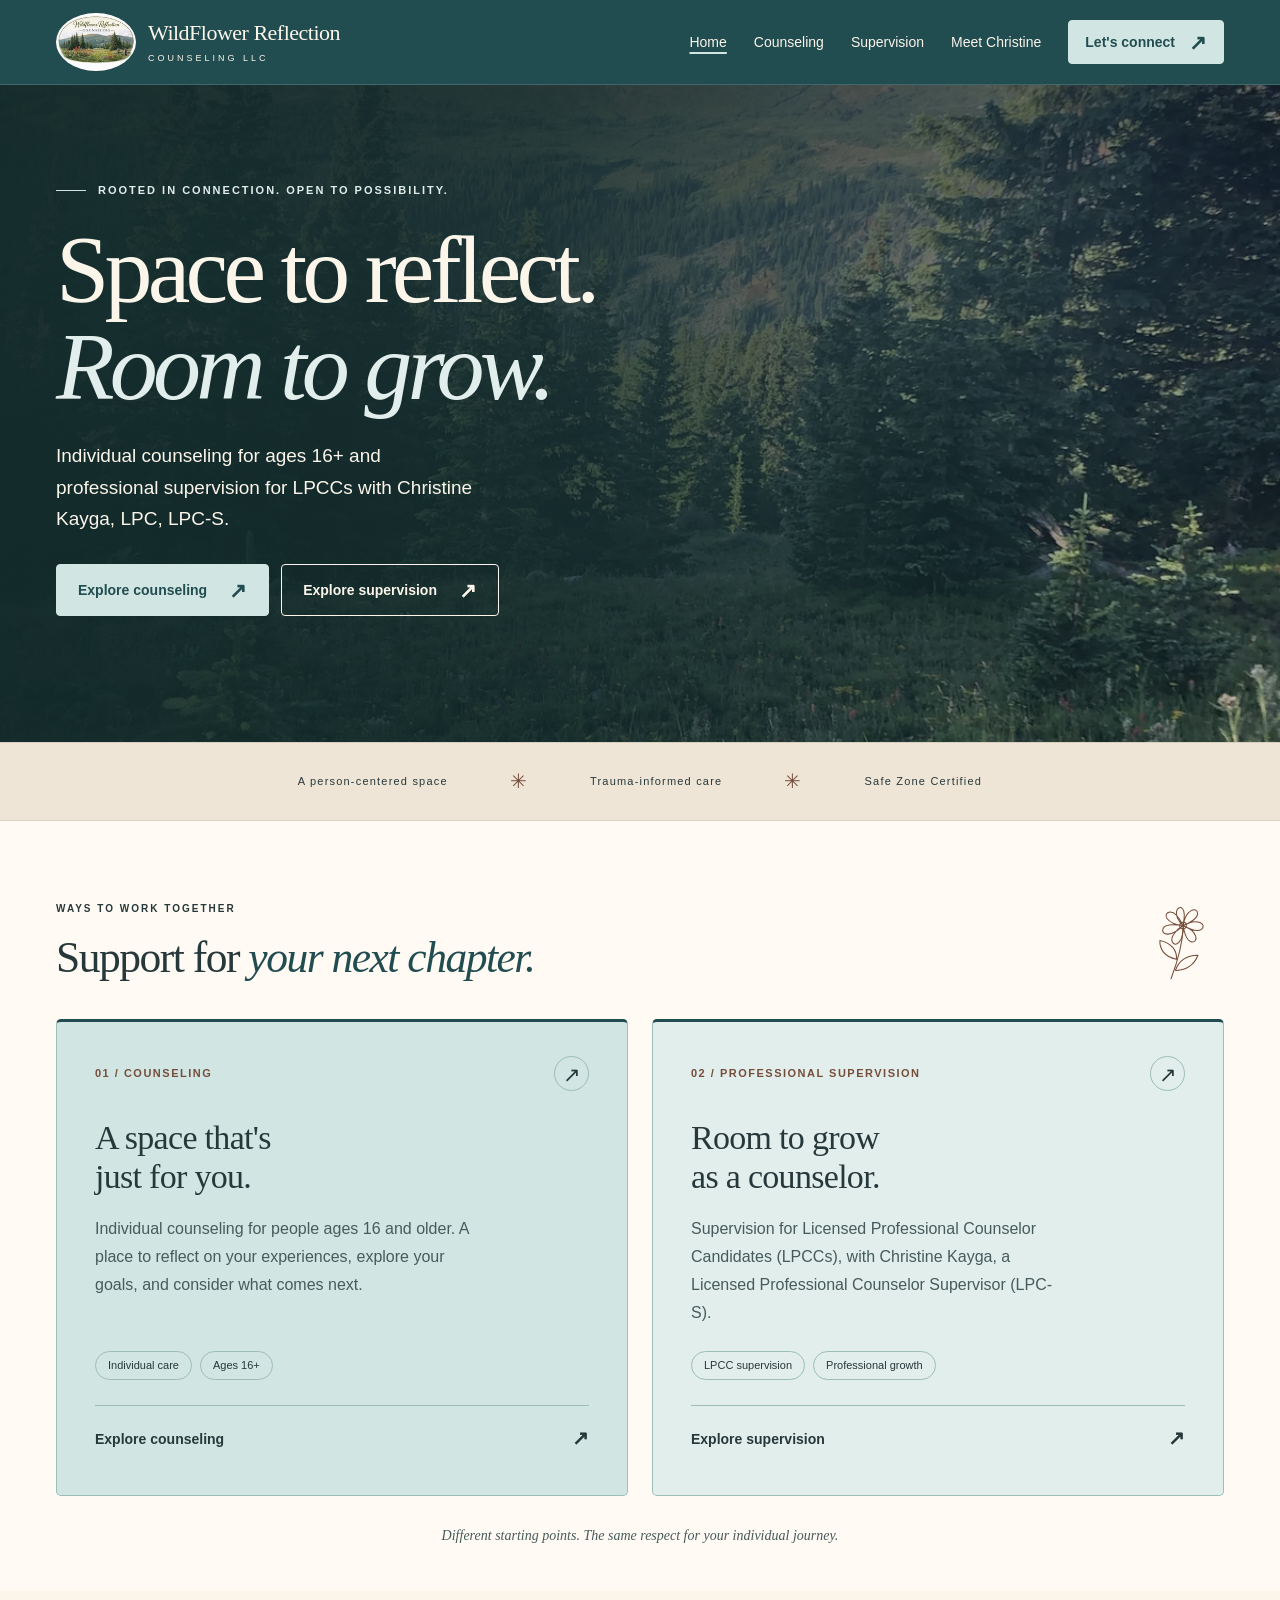
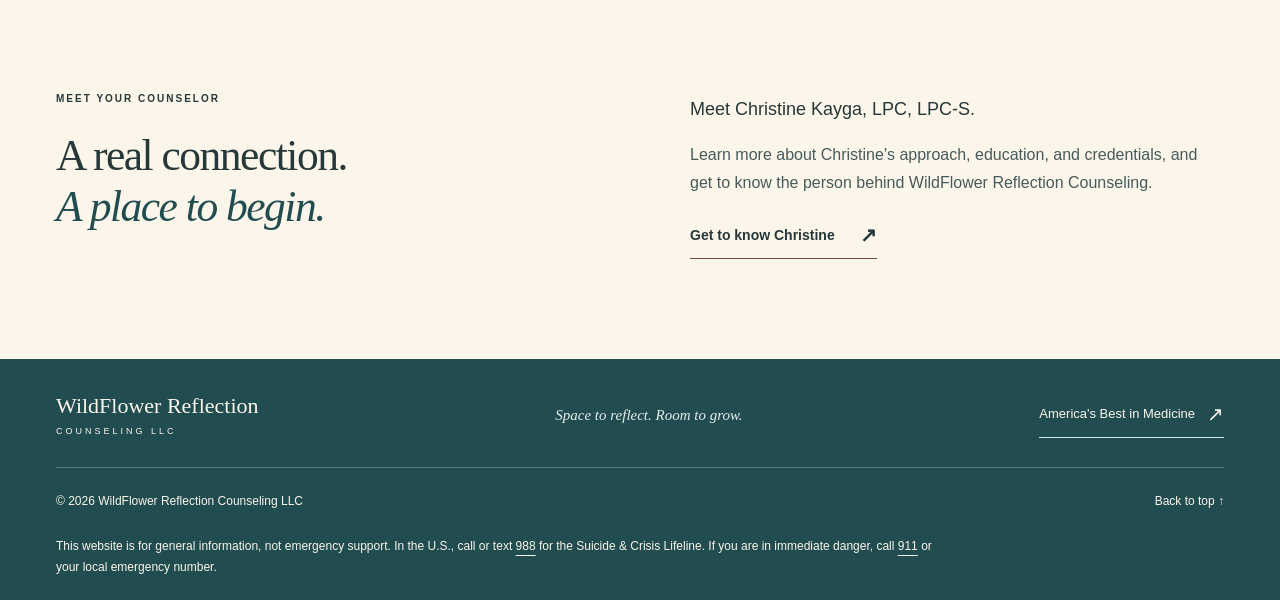
==== index.html @ 5a918723 "Switch WildFlower to Linen & Riverstone palette Co-authored-by: Copilot <223556219+Copilot@users.nor" ====
<!doctype html>
<html lang="en">
  <head>
    <meta charset="utf-8">
    <meta name="viewport" content="width=device-width, initial-scale=1">
    <meta name="theme-color" content="#214c50">
    <meta name="description" content="Meet Christine Kayga, LPC, LPC-S at WildFlower Reflection Counseling LLC. Individual counseling for ages 16+ and supervision for LPCCs.">
    <title>WildFlower Reflection Counseling | Christine Kayga, LPC, LPC-S</title>
    <link rel="icon" href="favicon.svg" type="image/svg+xml">
    <link rel="stylesheet" href="styles.css?v=linen-riverstone">
    <script src="script.js" defer></script>
  </head>
  <body>
    <a class="skip-link" href="#main">Skip to content</a>
    <svg class="svg-definitions" xmlns="http://www.w3.org/2000/svg" aria-hidden="true">
      <symbol id="wildflower" viewBox="0 0 100 130">
        <g fill="none" stroke="currentColor" stroke-width="1.6" stroke-linecap="round" stroke-linejoin="round">
          <path d="M49 123c4-26 7-51 2-79M51 92C31 92 22 81 20 69c18 0 29 9 31 23ZM53 109c17-3 27-16 29-30-18 4-27 14-29 30Z"/>
          <path d="M50 39C28 25 36 8 44 14c4 3 6 13 6 25Zm0 0c-1-26 15-33 18-23 2 7-8 17-18 23Zm0 0c20-17 36-9 29 0-5 6-16 4-29 0Zm0 0c25 4 29 21 18 22-8 0-14-12-18-22Zm0 0c7 24-5 37-11 28-5-7 3-20 11-28Zm0 0c-13 22-31 22-29 11 1-8 16-10 29-11Zm0 0c-27 3-35-12-24-16 7-2 17 7 24 16Z"/>
          <circle cx="50" cy="39" r="5"/>
        </g>
      </symbol>
    </svg>

    <header class="site-header">
      <div class="container header-inner">
        <a class="brand" href="index.html" aria-label="WildFlower Reflection Counseling home">
          <img src="image/wildflower-logo-160.webp" width="160" height="107" alt="Wildflower Reflection Counseling mountain and wildflower logo">
          <span class="brand-name">WildFlower Reflection<span>COUNSELING LLC</span></span>
        </a>
        <button class="menu-toggle" type="button" aria-expanded="false" aria-controls="primary-nav">Menu <span aria-hidden="true">☰</span></button>
        <nav class="primary-nav" id="primary-nav" aria-label="Main navigation">
          <a href="index.html" aria-current="page">Home</a>
          <a href="counseling.html">Counseling</a>
          <a href="supervision.html">Supervision</a>
          <a href="christine.html">Meet Christine</a>
          <a class="button button-small" href="connect.html">Let's connect <span aria-hidden="true">↗</span></a>
        </nav>
      </div>
    </header>

    <main id="main">
      <section class="hero container" id="home" aria-labelledby="hero-title">
        <div class="hero-copy">
          <p class="eyebrow"><span class="little-line"></span> ROOTED IN CONNECTION. OPEN TO POSSIBILITY.</p>
          <h1 id="hero-title">Space to reflect.<br><em>Room to grow.</em></h1>
          <p class="hero-description">Individual counseling for ages 16+ and professional supervision for LPCCs with Christine Kayga, LPC, LPC-S.</p>
          <div class="hero-actions">
            <a class="button" href="counseling.html">Explore counseling <span aria-hidden="true">↗</span></a>
            <a class="button button-outline" href="supervision.html">Explore supervision <span aria-hidden="true">↗</span></a>
          </div>
        </div>
        <div class="hero-visual">
          <div class="photo-frame" data-background-media>
            <img class="hero-photo" src="image/mountain-meadow-1200.webp" srcset="image/mountain-meadow-640.webp 640w, image/mountain-meadow-1200.webp 1200w" sizes="100vw" alt="" width="2000" height="1500" fetchpriority="high">
            <!-- Set data-src to approved footage; leave empty to keep the image without video requests. -->
            <video class="background-video" data-src="" muted loop playsinline preload="none" aria-hidden="true" tabindex="-1"></video>
            <button class="video-toggle" type="button" hidden>Play background video</button>
          </div>
          <p class="video-status sr-only" role="status"></p>
        </div>
      </section>

      <div class="values-strip">
        <div class="container values-inner"><span>A person-centered space</span><span class="value-star" aria-hidden="true">✳</span><span>Trauma-informed care</span><span class="value-star" aria-hidden="true">✳</span><span>Safe Zone Certified</span></div>
      </div>

      <section class="services-section" id="services" aria-labelledby="services-title">
        <div class="container">
          <div class="section-heading"><div><p class="eyebrow">WAYS TO WORK TOGETHER</p><h2 id="services-title">Support for <em>your next chapter.</em></h2></div><svg class="heading-flower" aria-hidden="true"><use href="#wildflower"/></svg></div>
          <div class="service-grid">
            <article class="service-card">
              <div class="card-top"><span class="card-number">01 / COUNSELING</span><span class="card-icon" aria-hidden="true">↗</span></div>
              <h3>A space that's<br>just for you.</h3>
              <p>Individual counseling for people ages 16 and older. A place to reflect on your experiences, explore your goals, and consider what comes next.</p>
              <div class="service-tags"><span>Individual care</span><span>Ages 16+</span></div>
              <a class="text-link" href="counseling.html">Explore counseling <span aria-hidden="true">↗</span></a>
            </article>
            <article class="service-card supervision-card">
              <div class="card-top"><span class="card-number">02 / PROFESSIONAL SUPERVISION</span><span class="card-icon" aria-hidden="true">↗</span></div>
              <h3>Room to grow<br>as a counselor.</h3>
              <p>Supervision for Licensed Professional Counselor Candidates (LPCCs), with Christine Kayga, a Licensed Professional Counselor Supervisor (LPC-S).</p>
              <div class="service-tags"><span>LPCC supervision</span><span>Professional growth</span></div>
              <a class="text-link" href="supervision.html">Explore supervision <span aria-hidden="true">↗</span></a>
            </article>
          </div>
          <p class="services-note">Different starting points. The same respect for your individual journey.</p>
        </div>
      </section>

      <section class="section container approach-section" aria-labelledby="welcome-title">
        <div class="section-intro">
          <p class="eyebrow">MEET YOUR COUNSELOR</p>
          <h2 id="welcome-title">A real connection.<br><em>A place to begin.</em></h2>
        </div>
        <div class="approach-copy">
          <p class="lead">Meet Christine Kayga, LPC, LPC-S.</p>
          <p>Learn more about Christine's approach, education, and credentials, and get to know the person behind WildFlower Reflection Counseling.</p>
          <a class="text-link" href="christine.html">Get to know Christine <span aria-hidden="true">↗</span></a>
        </div>
      </section>
    </main>

    <footer class="site-footer">
      <div class="container">
        <div class="footer-main"><a class="footer-brand" href="index.html">WildFlower Reflection<span>COUNSELING LLC</span></a><p>Space to reflect. Room to grow.</p><a class="text-link" href="https://americasbestinmedicine.com/providers/christinem-kayga" target="_blank" rel="noopener noreferrer">America's Best in Medicine <span aria-hidden="true">↗</span><span class="sr-only"> (opens in a new tab)</span></a></div>
        <div class="footer-bottom"><p>&copy; <span id="year">2026</span> WildFlower Reflection Counseling LLC</p><a href="#home">Back to top ↑</a></div>
        <p class="crisis-note">This website is for general information, not emergency support. In the U.S., call or text <a href="tel:988">988</a> for the Suicide &amp; Crisis Lifeline. If you are in immediate danger, call <a href="tel:911">911</a> or your local emergency number.</p>
      </div>
    </footer>
  </body>
</html>
---- styles.css ----
@charset "UTF-8";

:root {
  color-scheme: light;
  --cream: #fbf5ea;
  --oat-light: #fffaf3;
  --oat-deep: #eee5d7;
  --patina: #214c50;
  --patina-hover: #173a3e;
  --turquoise: #d1e6e3;
  --turquoise-light: #e2eeeb;
  --turquoise-line: #9cbdb8;
  --ink: #27383a;
  --muted: #465b5c;
  --clay: #754d3b;
  --line: #d8cfc0;
  --serif: Georgia, "Times New Roman", serif;
  --sans: "Avenir Next", Avenir, "Segoe UI", sans-serif;
}

* { box-sizing: border-box; }
html { scroll-behavior: smooth; scroll-padding-top: 106px; }
body { margin: 0; background: var(--cream); color: var(--ink); font-family: var(--sans); font-size: 16px; line-height: 1.75; -webkit-font-smoothing: antialiased; }
a { color: inherit; text-underline-offset: 5px; }
button { font: inherit; }
img { display: block; max-width: 100%; height: auto; }
svg { display: block; }
::selection { background: var(--turquoise); color: var(--ink); }
:focus-visible { outline: 3px solid var(--clay); outline-offset: 5px; }
.container { width: min(1200px, calc(100% - 112px)); margin-inline: auto; }
.svg-definitions { position: absolute; width: 0; height: 0; overflow: hidden; }
.sr-only { position: absolute; width: 1px; height: 1px; padding: 0; margin: -1px; overflow: hidden; clip-path: inset(50%); white-space: nowrap; border: 0; }
.skip-link { position: fixed; top: 12px; left: 12px; padding: 10px 20px; background: var(--ink); color: white; z-index: 20; transform: translateY(-160%); }
.skip-link:focus { transform: translateY(0); }
.site-header { position: sticky; top: 0; z-index: 10; background: var(--patina); color: var(--cream); border-bottom: 1px solid #ffffff26; }
.header-inner { display: flex; align-items: center; justify-content: space-between; gap: 30px; min-height: 84px; }
.brand { display: flex; align-items: center; gap: 12px; min-height: 44px; text-decoration: none; }
.brand img { width: 80px; height: 58px; object-fit: cover; border-radius: 50%; }
.brand-name { font-family: var(--serif); font-size: 22px; line-height: 1.2; letter-spacing: -.5px; }
.brand-name > span, .footer-brand > span { display: block; font-family: var(--sans); font-size: 9px; font-weight: 500; letter-spacing: 3px; margin-top: 7px; }
.primary-nav { display: flex; align-items: center; gap: 27px; font-size: 14px; font-weight: 500; }
.primary-nav > a:not(.button) { display: inline-flex; align-items: center; min-height: 44px; text-decoration: none; }
.primary-nav > a:not(.button):hover { text-decoration: underline; }
.primary-nav > a[aria-current="page"]:not(.button) { text-decoration: underline; text-decoration-color: var(--turquoise); text-decoration-thickness: 2px; }
.primary-nav > .button[aria-current="page"] { box-shadow: inset 0 0 0 2px var(--patina), inset 0 0 0 3px var(--turquoise); }
.menu-toggle { display: none; }
.button { display: inline-flex; align-items: center; justify-content: center; gap: 22px; min-height: 52px; padding: 12px 21px; background: var(--patina); color: var(--cream); border: 1px solid var(--patina); border-radius: 4px; font-size: 14px; font-weight: 600; text-decoration: none; transition: background .2s, color .2s; }
.button:hover { background: var(--patina-hover); }
.button > span[aria-hidden] { font-size: 21px; line-height: 1; }
.button-small { min-height: 44px; padding: 8px 16px; gap: 14px; }
.site-header .button, .hero .button { background: var(--turquoise); border-color: var(--turquoise); color: var(--patina); }
.site-header .button:hover, .hero .button:hover { background: var(--turquoise-light); }
.site-header :focus-visible, .hero :focus-visible, .site-footer :focus-visible { outline-color: var(--oat-light); }
.hero { position: relative; isolation: isolate; display: grid; align-items: center; width: 100%; min-height: clamp(530px, 73svh, 780px); background: var(--patina); color: var(--cream); }
.hero-copy { position: relative; width: min(1200px, calc(100% - 112px)); margin-inline: auto; padding-block: 76px 105px; pointer-events: none; }
.hero-copy :is(h1, p, a) { pointer-events: auto; }
.hero-actions { display: flex; flex-wrap: wrap; gap: 12px; }
.hero .button-outline { background: transparent; color: var(--cream); border-color: var(--cream); }
.hero .button-outline:hover { background: var(--cream); color: var(--patina); }
.eyebrow { font-size: 10px; font-weight: 600; letter-spacing: 2px; line-height: 1.6; margin: 0 0 23px; }
.hero .eyebrow { display: flex; gap: 12px; align-items: center; color: var(--turquoise-light); font-size: 11px; letter-spacing: 2px; }
.little-line { width: 30px; height: 1px; background: var(--turquoise); flex-shrink: 0; }
h1, h2, h3, p { margin-top: 0; }
h1, h2, h3 { font-family: var(--serif); font-weight: 400; }
h1 { font-size: clamp(54px, 7.5vw, 108px); line-height: 1.01; letter-spacing: -.05em; margin-bottom: 24px; }
h1 em, h2 em { font-weight: 400; color: var(--patina); }
.hero h1 em { color: var(--turquoise-light); }
.hero-description { max-width: 40ch; color: var(--cream); font-size: clamp(16px, 1.5vw, 19px); line-height: 1.65; margin-bottom: 30px; }
.hero-visual { position: absolute; z-index: -1; inset: 0; pointer-events: none; }
.photo-frame { position: absolute; inset: 0; overflow: hidden; }
.photo-frame::after { content: ""; position: absolute; inset: 0; background: linear-gradient(90deg, #132b2af5, #132b2acd 43%, #132b2a33 100%); pointer-events: none; }
.hero-photo { width: 100%; height: 100%; object-fit: cover; object-position: center 38%; }
.background-video { position: absolute; inset: 0; width: 100%; height: 100%; object-fit: cover; opacity: 0; pointer-events: none; }
.has-video .background-video { opacity: 1; }
.video-toggle { position: absolute; z-index: 2; bottom: 36px; right: clamp(20px, 4vw, 56px); min-height: 44px; width: max-content; max-width: calc(100% - 40px); padding: 9px 16px; border: 1px solid #ffffff80; border-radius: 4px; background: var(--patina); color: white; font-size: 12px; cursor: pointer; pointer-events: auto; }
.video-toggle:hover { background: var(--patina-hover); }
.video-toggle[hidden] { display: none; }
.video-status:not(.sr-only) { position: absolute; z-index: 2; right: clamp(20px, 4vw, 56px); bottom: 88px; max-width: min(32ch, calc(100% - 40px)); padding: 8px 12px; border-radius: 4px; background: var(--patina); color: var(--cream); font-size: 12px; line-height: 1.5; margin: 0; }
.hero:has(.video-toggle:not([hidden])) .hero-copy { padding-bottom: 176px; }
.page-hero { min-height: clamp(410px, 57svh, 610px); }
.page-hero h1 { font-size: clamp(48px, 6vw, 86px); }
.credential-line { color: var(--turquoise-light); font-weight: 600; font-size: 15px; margin-bottom: 10px; }
.approach-grid { display: grid; grid-template-columns: repeat(3, minmax(0, 1fr)); gap: 20px; }
.approach-grid .service-card { padding: 28px; }
.approach-grid h3 { font-size: 27px; margin-top: 25px; }
.section-description { max-width: 600px; font-size: 14px; color: var(--muted); margin-bottom: 28px; }
.approach-details, .inquiry-section { padding-bottom: 65px; }
.page-links { display: flex; flex-wrap: wrap; gap: 20px; }
.profile-actions { display: flex; flex-direction: column; align-items: stretch; gap: 12px; margin-top: auto; }
.inquiry-section h3 { margin-top: 25px; }
.inquiry-note { max-width: 800px; margin: 28px 0 0; font-size: 13px; color: var(--muted); }
.values-strip { background: var(--oat-deep); border-block: 1px solid var(--line); }
.values-inner { display: flex; justify-content: center; align-items: center; gap: 62px; padding-block: 21px; font-size: 11px; letter-spacing: 1.2px; }
.value-star { color: var(--clay); font-size: 20px; }
.section { padding-block: 100px; }
h2 { font-size: clamp(35px, 3.4vw, 47px); line-height: 1.18; letter-spacing: -1.5px; margin-bottom: 22px; }
.approach-section { display: grid; grid-template-columns: 1fr 1fr; gap: 100px; align-items: start; }
.approach-section h2 { margin-bottom: 0; }
.approach-copy { padding-top: 4px; }
.approach-copy p { font-size: 16px; color: var(--muted); }
.approach-copy .lead { font-size: 18px; line-height: 1.65; color: var(--ink); margin-bottom: 16px; }
.text-link { display: inline-flex; justify-content: space-between; align-items: center; gap: 25px; min-height: 44px; font-size: 14px; font-weight: 600; text-decoration: none; border-bottom: 1px solid var(--clay); padding-block: 5px; }
.text-link:hover { border-bottom-color: var(--ink); }
.text-link > span[aria-hidden] { font-size: 20px; }
.services-section { padding-block: 77px 42px; background: var(--oat-light); }
.section-heading { display: flex; justify-content: space-between; gap: 20px; align-items: center; margin-bottom: 33px; }
.section-heading .eyebrow { margin-bottom: 15px; }
.section-heading h2 { margin-bottom: 0; }
.heading-flower { width: 65px; height: 88px; transform: rotate(12deg); margin-right: 12px; color: var(--clay); }
.service-grid { display: grid; grid-template-columns: 1fr 1fr; gap: 24px; }
.service-card { display: flex; flex-direction: column; padding: 34px 38px; background: var(--turquoise); border: 1px solid var(--turquoise-line); border-top: 3px solid var(--patina); border-radius: 5px; }
.supervision-card { background: var(--turquoise-light); }
.card-top { display: flex; align-items: center; justify-content: space-between; margin-bottom: 27px; gap: 10px; }
.card-number { font-size: 11px; letter-spacing: 1.5px; font-weight: 650; color: var(--clay); }
.card-icon { width: 35px; height: 35px; border: 1px solid var(--turquoise-line); border-radius: 50%; display: grid; place-items: center; font-size: 21px; }
.service-card h3 { font-size: 34px; letter-spacing: -.7px; line-height: 1.15; margin-bottom: 19px; }
.service-card p { color: var(--muted); font-size: 16px; max-width: 42ch; margin-bottom: 24px; }
.approach-grid .service-card p { margin-bottom: 0; }
.service-tags { display: flex; flex-wrap: wrap; gap: 8px; margin-top: auto; margin-bottom: 25px; }
.service-tags > span { border: 1px solid var(--turquoise-line); border-radius: 20px; font-size: 11px; padding: 4px 12px; }
.service-card .text-link { display: flex; padding-top: 15px; border-bottom: 0; border-top: 1px solid var(--turquoise-line); }
.services-note { text-align: center; font-family: var(--serif); font-size: 14px; font-style: italic; margin: 28px 0 0; color: var(--muted); }
.about-section { display: grid; grid-template-columns: 1fr 1fr; gap: 85px; align-items: center; }
.about-art { padding: 22px; border: 1px solid var(--turquoise-line); border-radius: 5px; background: var(--turquoise); }
.logo-mat { display: flex; align-items: center; background: #fff; border-radius: 3px; overflow: hidden; }
.logo-mat img { width: 100%; }
.about-caption { text-align: center; margin-top: 25px; }
.about-caption .eyebrow { display: block; margin-bottom: 6px; font-size: 9px; }
.about-caption > span:last-child { font-family: var(--serif); font-style: italic; font-size: 14px; }
.about-copy .eyebrow { margin-bottom: 16px; }
.about-copy h2 { margin-bottom: 10px; }
.about-copy p { font-size: 16px; color: var(--muted); }
.about-copy .bio-note { font-family: var(--serif); font-size: 16px; font-style: italic; border-left: 2px solid var(--clay); padding-left: 15px; margin-block: 24px; }
.education { border-top: 1px solid var(--line); padding-top: 21px; }
.education h3 { font-family: var(--sans); font-size: 10px; letter-spacing: 1.2px; text-transform: uppercase; margin-bottom: 12px; }
.education ul { list-style: none; padding: 0; margin: 0; }
.education li { font-size: 15px; line-height: 1.7; margin-top: 10px; }
.education strong { font-weight: 500; display: block; }
.education li span { color: var(--muted); font-size: 14px; }
.faq-section { background: var(--oat-light); padding-block: 72px; }
.faq-layout { display: grid; grid-template-columns: .85fr 1.15fr; gap: 90px; }
.faq-layout > div > p:last-child { color: var(--muted); font-size: 13px; }
.faq-list { border-top: 1px solid var(--line); }
details { border-bottom: 1px solid var(--line); }
summary { display: flex; align-items: center; justify-content: space-between; gap: 16px; list-style: none; cursor: pointer; font-size: 16px; font-weight: 600; padding: 18px 0; }
summary::-webkit-details-marker { display: none; }
summary span { font-size: 22px; font-weight: 300; transition: transform .2s; }
details[open] summary span { transform: rotate(45deg); }
details p { color: var(--muted); font-size: 16px; padding-right: 28px; margin-bottom: 22px; }
.button-outline { background: transparent; color: var(--patina); }
.button-outline:hover { background: var(--oat-light); }
.site-footer { background: var(--patina); color: var(--cream); padding-block: 33px 22px; }
.footer-main { display: flex; align-items: center; justify-content: space-between; gap: 25px; padding-bottom: 29px; }
.footer-brand { font-family: var(--serif); font-size: 22px; line-height: 1.2; text-decoration: none; }
.footer-main p { font-family: var(--serif); font-style: italic; font-size: 15px; color: var(--turquoise-light); margin: 0; }
.footer-main .text-link { font-size: 13px; gap: 12px; font-weight: 400; border-color: var(--turquoise); }
.footer-bottom { display: flex; align-items: center; justify-content: space-between; border-top: 1px solid #ffffff40; padding-top: 12px; font-size: 12px; color: var(--cream); gap: 15px; }
.footer-bottom p { margin: 0; }
.footer-bottom a { display: inline-flex; align-items: center; min-height: 44px; text-decoration: none; }
.crisis-note { font-size: 12px; color: var(--cream); margin: 12px 0 0; max-width: 890px; }

@media (max-width: 1100px) {
  .container:not(.hero), .hero-copy { width: calc(100% - 64px); }
  .brand-name { font-size: 19px; }
  .brand img { width: 62px; height: 46px; }
  .primary-nav { gap: 19px; font-size: 12px; }
  .values-inner { gap: 35px; }
  .approach-section, .about-section, .faq-layout { gap: 50px; }
  .service-card { padding: 29px; }
}
@media (max-width: 800px) {
  html { scroll-padding-top: 84px; }
  html:not(.js) { scroll-padding-top: 20px; }
  html:not(.js) .site-header { position: static; }
  .header-inner { flex-wrap: wrap; padding-block: 10px; gap: 9px; min-height: 72px; }
  .brand-name { font-size: 20px; }
  .brand img { width: 67px; height: 49px; }
  .primary-nav { width: 100%; justify-content: space-between; gap: 16px; }
  .js .menu-toggle { display: flex; align-items: center; gap: 8px; min-height: 44px; background: transparent; border: 1px solid #ffffff65; padding: 6px 12px; border-radius: 3px; font-size: 13px; color: inherit; }
  .js .primary-nav { display: none; }
  .js .primary-nav.is-open { display: flex; max-height: max(75px, calc(100dvh - 100px)); overflow: auto; padding: 8px 6px; }
  .hero-copy { padding-block: 74px 88px; }
  .photo-frame::after { background: linear-gradient(90deg, #132b2af0, #132b2acb 65%, #132b2a75); }
  .approach-grid { grid-template-columns: 1fr; }
  .approach-grid .service-card p { max-width: none; font-size: 14px; }
  .values-inner { gap: 22px; font-size: 9px; letter-spacing: .5px; }
  .section { padding-block: 65px; }
  .approach-section, .about-section, .faq-layout { gap: 32px; }
  .service-card { padding: 24px; }
  .service-card h3 { font-size: 30px; }
  .card-number { letter-spacing: 1px; }
  .about-art { padding-inline: 15px; }
  .footer-main { flex-wrap: wrap; }
}
@media (max-width: 600px) {
  .container:not(.hero), .hero-copy { width: calc(100% - 40px); }
  .brand { gap: 8px; }
  .brand-name { font-size: 17px; }
  .brand-name > span { font-size: 8px; letter-spacing: 2px; }
  .brand img { width: 48px; height: 38px; }
  .header-inner { gap: 12px; }
  .js .menu-toggle { padding: 5px 9px; }
  .primary-nav, .js .primary-nav.is-open { flex-direction: column; align-items: stretch; gap: 0; }
  .primary-nav > a { padding: 12px; justify-content: center; text-align: center; }
  .primary-nav .button { margin-top: 8px; }
  .hero { min-height: 0; }
  .hero-copy { padding-block: 64px 60px; }
  .hero .eyebrow { font-size: 10px; letter-spacing: 1.2px; margin-bottom: 18px; }
  .hero h1 { font-size: clamp(44px, 11vw, 66px); }
  .hero-actions { flex-direction: column; align-items: stretch; max-width: 335px; }
  .hero-actions .button { justify-content: space-between; }
  .hero-photo { object-position: 59% 38%; }
  .photo-frame::after { background: linear-gradient(130deg, #132b2aef, #132b2aba 65%, #132b2a99); }
  .values-inner { flex-wrap: wrap; column-gap: 13px; row-gap: 4px; padding-block: 16px; font-size: 9px; }
  .value-star { font-size: 14px; }
  .values-inner > .value-star:nth-of-type(4) { display: none; }
  .values-inner > span:last-child { flex-basis: 100%; text-align: center; }
  .section { padding-block: 56px; }
  .approach-section, .about-section, .faq-layout { grid-template-columns: 1fr; gap: 28px; }
  h2 { font-size: 36px; }
  .eyebrow { margin-bottom: 16px; }
  .approach-copy .lead { font-size: 17px; }
  .services-section { padding-block: 50px 27px; }
  .section-heading { gap: 5px; }
  .section-heading h2 { font-size: 34px; }
  .heading-flower { width: 50px; height: 70px; flex-shrink: 0; margin-right: 0; }
  .service-grid { grid-template-columns: 1fr; gap: 16px; }
  .service-card { padding: 27px; }
  .service-card h3 { font-size: 34px; }
  .services-note { font-size: 12px; }
  .about-art { max-width: 390px; margin-inline: auto; width: 100%; padding: 28px 20px 22px; }
  .about-copy { padding-top: 10px; }
  .faq-layout { gap: 20px; }
  .faq-layout h2 br { display: none; }
  .faq-layout > div > p:last-child br { display: none; }
  .footer-main { flex-direction: column; align-items: flex-start; gap: 20px; }
  .footer-bottom { align-items: center; }
  .footer-bottom a { white-space: nowrap; }
}
@media (max-width: 359px) {
  .brand-name { font-size: 15px; }
  .brand img { width: 40px; }
  .hero .eyebrow { letter-spacing: .5px; }
}
@media (prefers-reduced-motion: reduce) {
  html { scroll-behavior: auto; }
  *, *::before, *::after { transition: none !important; }
}
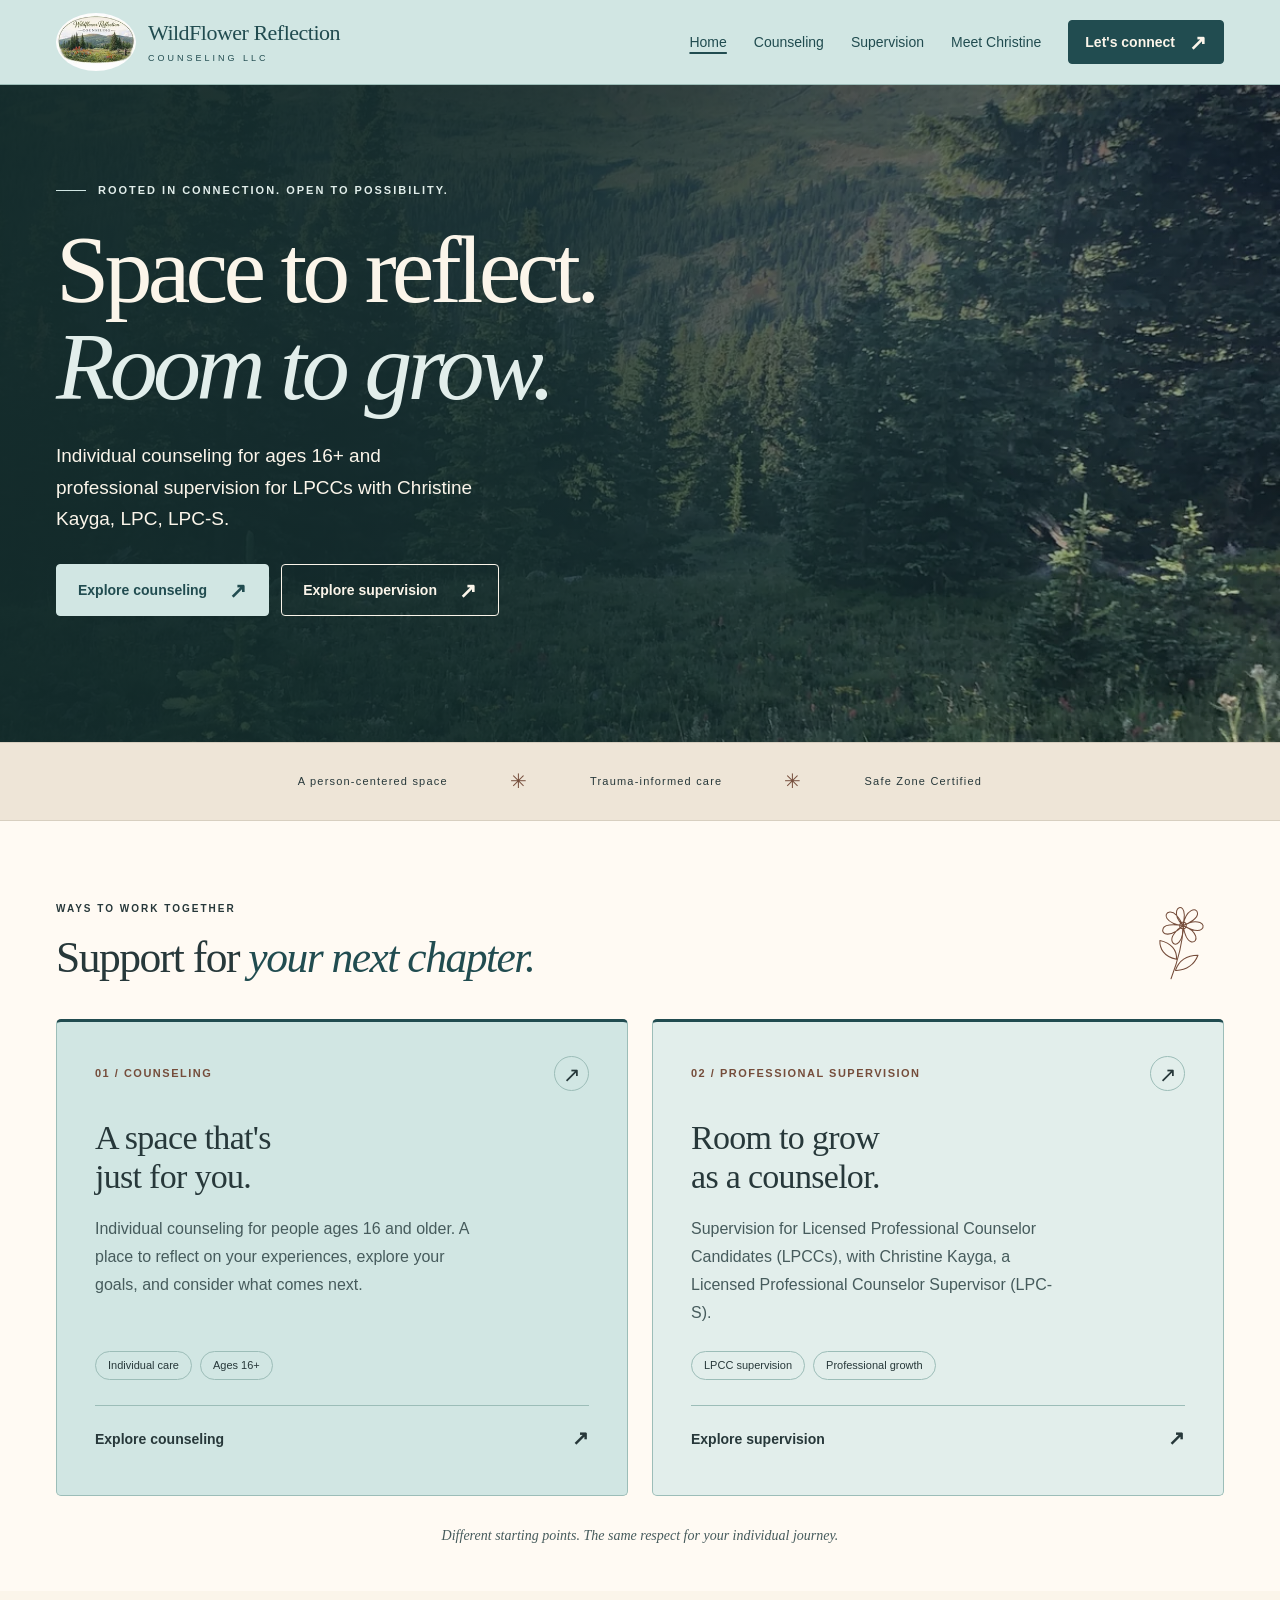
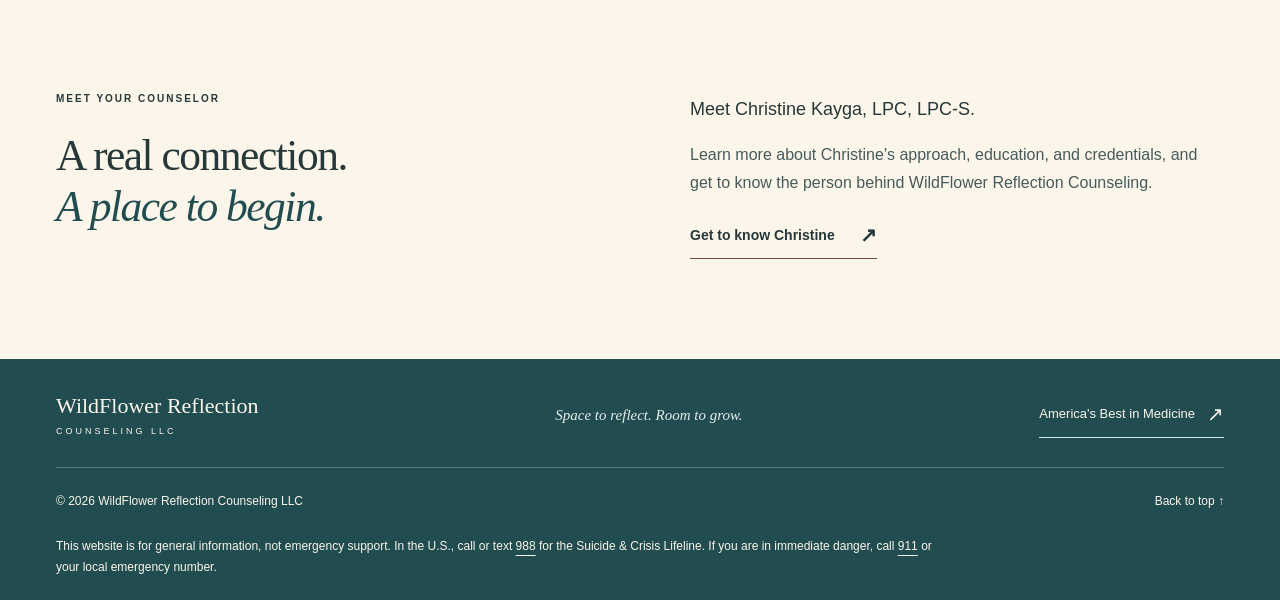
==== commit d701badd: "Coordinate sticky navigation with the turquoise palette Co-authored-by: Copilot <223556219+Copilot@u" ====
--- a/index.html
+++ b/index.html
@@ -3,7 +3,7 @@
   <head>
     <meta charset="utf-8">
     <meta name="viewport" content="width=device-width, initial-scale=1">
-    <meta name="theme-color" content="#214c50">
+    <meta name="theme-color" content="#d1e6e3">
     <meta name="description" content="Meet Christine Kayga, LPC, LPC-S at WildFlower Reflection Counseling LLC. Individual counseling for ages 16+ and supervision for LPCCs.">
     <title>WildFlower Reflection Counseling | Christine Kayga, LPC, LPC-S</title>
     <link rel="icon" href="favicon.svg" type="image/svg+xml">
--- a/styles.css
+++ b/styles.css
@@ -32,7 +32,7 @@
 .sr-only { position: absolute; width: 1px; height: 1px; padding: 0; margin: -1px; overflow: hidden; clip-path: inset(50%); white-space: nowrap; border: 0; }
 .skip-link { position: fixed; top: 12px; left: 12px; padding: 10px 20px; background: var(--ink); color: white; z-index: 20; transform: translateY(-160%); }
 .skip-link:focus { transform: translateY(0); }
-.site-header { position: sticky; top: 0; z-index: 10; background: var(--patina); color: var(--cream); border-bottom: 1px solid #ffffff26; }
+.site-header { position: sticky; top: 0; z-index: 10; background: var(--turquoise); color: var(--patina); border-bottom: 1px solid var(--turquoise-line); }
 .header-inner { display: flex; align-items: center; justify-content: space-between; gap: 30px; min-height: 84px; }
 .brand { display: flex; align-items: center; gap: 12px; min-height: 44px; text-decoration: none; }
 .brand img { width: 80px; height: 58px; object-fit: cover; border-radius: 50%; }
@@ -41,16 +41,17 @@
 .primary-nav { display: flex; align-items: center; gap: 27px; font-size: 14px; font-weight: 500; }
 .primary-nav > a:not(.button) { display: inline-flex; align-items: center; min-height: 44px; text-decoration: none; }
 .primary-nav > a:not(.button):hover { text-decoration: underline; }
-.primary-nav > a[aria-current="page"]:not(.button) { text-decoration: underline; text-decoration-color: var(--turquoise); text-decoration-thickness: 2px; }
+.primary-nav > a[aria-current="page"]:not(.button) { text-decoration: underline; text-decoration-color: var(--patina); text-decoration-thickness: 2px; }
 .primary-nav > .button[aria-current="page"] { box-shadow: inset 0 0 0 2px var(--patina), inset 0 0 0 3px var(--turquoise); }
 .menu-toggle { display: none; }
 .button { display: inline-flex; align-items: center; justify-content: center; gap: 22px; min-height: 52px; padding: 12px 21px; background: var(--patina); color: var(--cream); border: 1px solid var(--patina); border-radius: 4px; font-size: 14px; font-weight: 600; text-decoration: none; transition: background .2s, color .2s; }
 .button:hover { background: var(--patina-hover); }
 .button > span[aria-hidden] { font-size: 21px; line-height: 1; }
 .button-small { min-height: 44px; padding: 8px 16px; gap: 14px; }
-.site-header .button, .hero .button { background: var(--turquoise); border-color: var(--turquoise); color: var(--patina); }
-.site-header .button:hover, .hero .button:hover { background: var(--turquoise-light); }
-.site-header :focus-visible, .hero :focus-visible, .site-footer :focus-visible { outline-color: var(--oat-light); }
+.hero .button { background: var(--turquoise); border-color: var(--turquoise); color: var(--patina); }
+.hero .button:hover { background: var(--turquoise-light); }
+.site-header :focus-visible { outline-color: var(--patina); }
+.hero :focus-visible, .site-footer :focus-visible { outline-color: var(--oat-light); }
 .hero { position: relative; isolation: isolate; display: grid; align-items: center; width: 100%; min-height: clamp(530px, 73svh, 780px); background: var(--patina); color: var(--cream); }
 .hero-copy { position: relative; width: min(1200px, calc(100% - 112px)); margin-inline: auto; padding-block: 76px 105px; pointer-events: none; }
 .hero-copy :is(h1, p, a) { pointer-events: auto; }
@@ -176,7 +177,7 @@
   .brand-name { font-size: 20px; }
   .brand img { width: 67px; height: 49px; }
   .primary-nav { width: 100%; justify-content: space-between; gap: 16px; }
-  .js .menu-toggle { display: flex; align-items: center; gap: 8px; min-height: 44px; background: transparent; border: 1px solid #ffffff65; padding: 6px 12px; border-radius: 3px; font-size: 13px; color: inherit; }
+  .js .menu-toggle { display: flex; align-items: center; gap: 8px; min-height: 44px; background: transparent; border: 1px solid var(--patina); padding: 6px 12px; border-radius: 3px; font-size: 13px; color: inherit; }
   .js .primary-nav { display: none; }
   .js .primary-nav.is-open { display: flex; max-height: max(75px, calc(100dvh - 100px)); overflow: auto; padding: 8px 6px; }
   .hero-copy { padding-block: 74px 88px; }
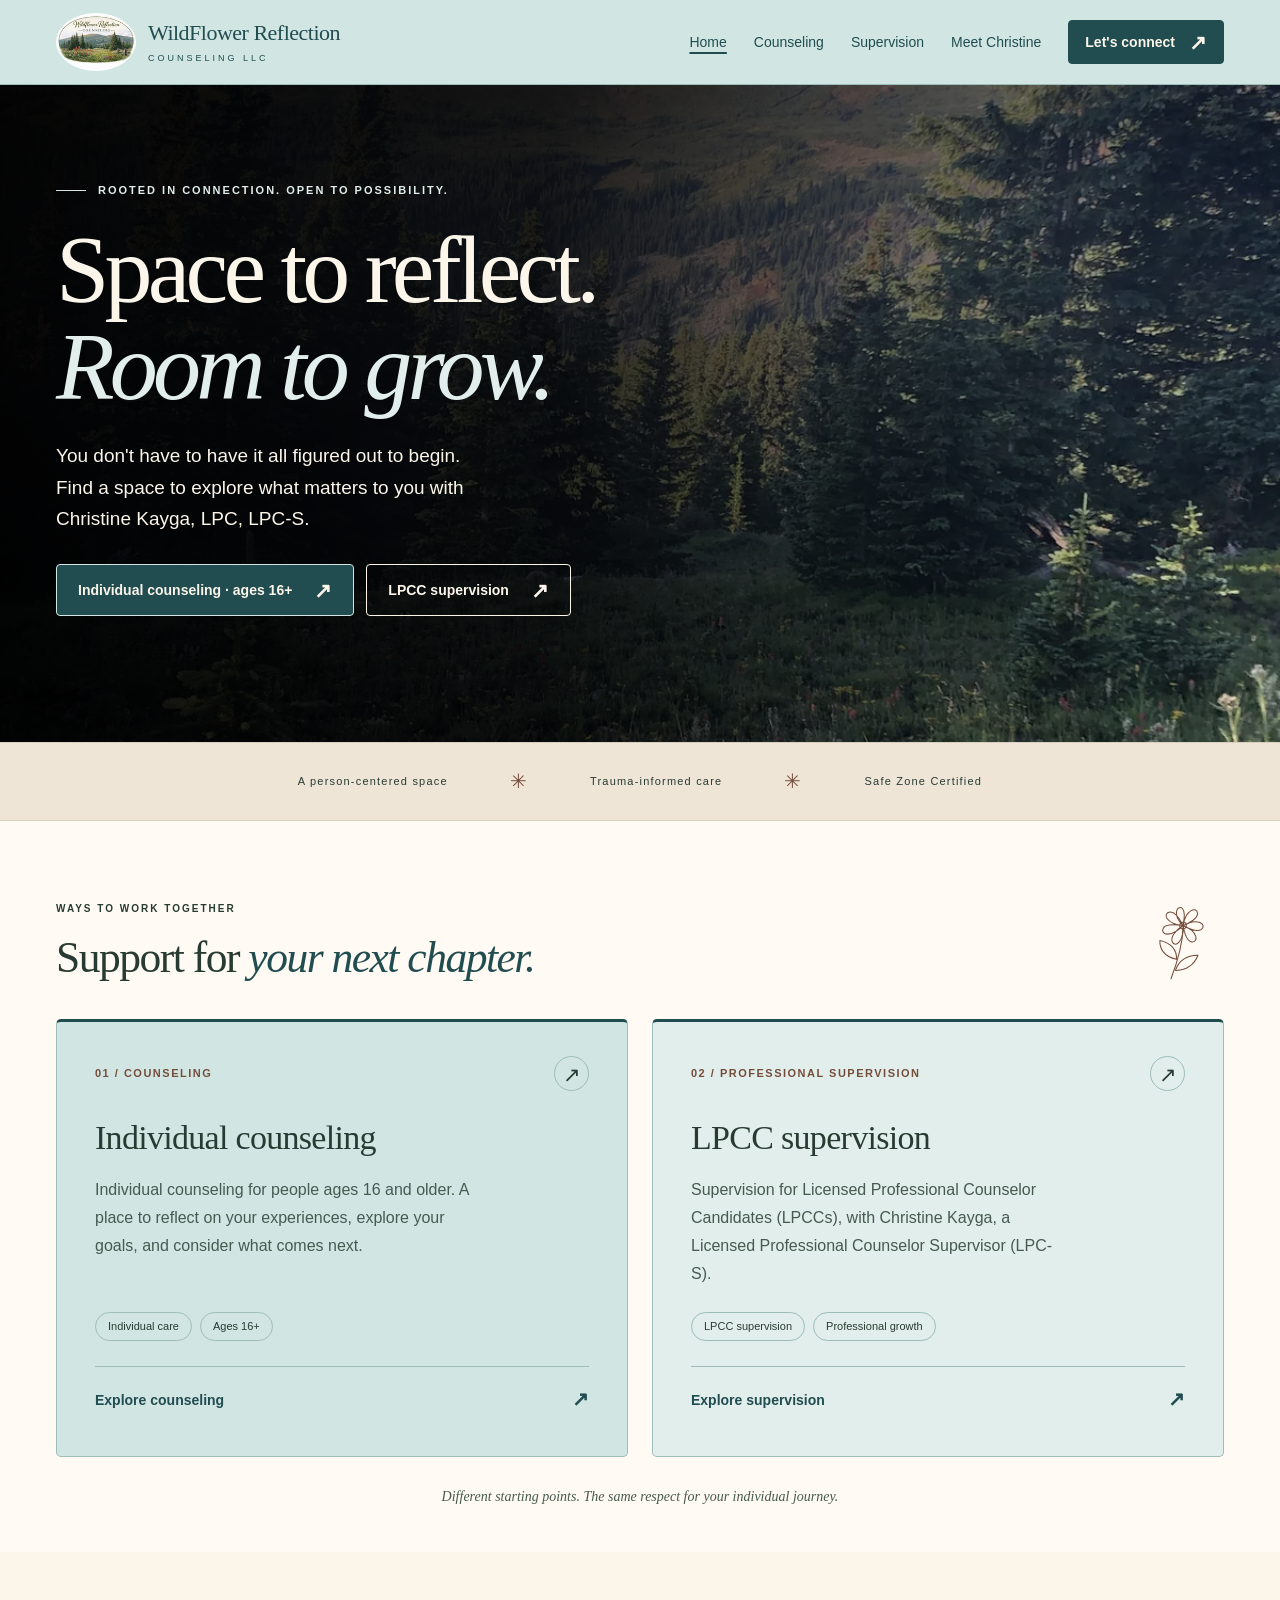
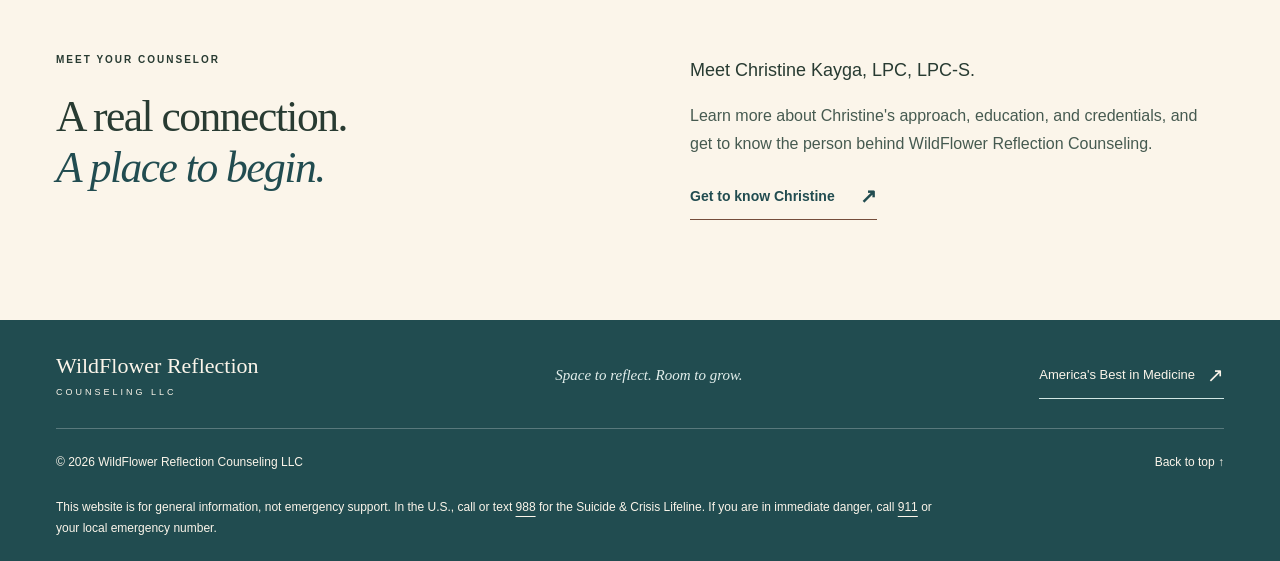
==== commit 92eab8ee: "Refine WildFlower around its original design direction Co-authored-by: Copilot <223556219+Copilot@us" ====
--- a/index.html
+++ b/index.html
@@ -7,7 +7,7 @@
     <meta name="description" content="Meet Christine Kayga, LPC, LPC-S at WildFlower Reflection Counseling LLC. Individual counseling for ages 16+ and supervision for LPCCs.">
     <title>WildFlower Reflection Counseling | Christine Kayga, LPC, LPC-S</title>
     <link rel="icon" href="favicon.svg" type="image/svg+xml">
-    <link rel="stylesheet" href="styles.css?v=linen-riverstone">
+    <link rel="stylesheet" href="styles.css?v=wildflower-welcome">
     <script src="script.js" defer></script>
   </head>
   <body>
@@ -44,10 +44,10 @@
         <div class="hero-copy">
           <p class="eyebrow"><span class="little-line"></span> ROOTED IN CONNECTION. OPEN TO POSSIBILITY.</p>
           <h1 id="hero-title">Space to reflect.<br><em>Room to grow.</em></h1>
-          <p class="hero-description">Individual counseling for ages 16+ and professional supervision for LPCCs with Christine Kayga, LPC, LPC-S.</p>
+          <p class="hero-description">You don't have to have it all figured out to begin. Find a space to explore what matters to you with Christine Kayga, LPC, LPC-S.</p>
           <div class="hero-actions">
-            <a class="button" href="counseling.html">Explore counseling <span aria-hidden="true">↗</span></a>
-            <a class="button button-outline" href="supervision.html">Explore supervision <span aria-hidden="true">↗</span></a>
+            <a class="button" href="counseling.html">Individual counseling · ages 16+ <span aria-hidden="true">↗</span></a>
+            <a class="button button-outline" href="supervision.html">LPCC supervision <span aria-hidden="true">↗</span></a>
           </div>
         </div>
         <div class="hero-visual">
@@ -71,14 +71,14 @@
           <div class="service-grid">
             <article class="service-card">
               <div class="card-top"><span class="card-number">01 / COUNSELING</span><span class="card-icon" aria-hidden="true">↗</span></div>
-              <h3>A space that's<br>just for you.</h3>
+              <h3>Individual counseling</h3>
               <p>Individual counseling for people ages 16 and older. A place to reflect on your experiences, explore your goals, and consider what comes next.</p>
               <div class="service-tags"><span>Individual care</span><span>Ages 16+</span></div>
               <a class="text-link" href="counseling.html">Explore counseling <span aria-hidden="true">↗</span></a>
             </article>
             <article class="service-card supervision-card">
               <div class="card-top"><span class="card-number">02 / PROFESSIONAL SUPERVISION</span><span class="card-icon" aria-hidden="true">↗</span></div>
-              <h3>Room to grow<br>as a counselor.</h3>
+              <h3>LPCC supervision</h3>
               <p>Supervision for Licensed Professional Counselor Candidates (LPCCs), with Christine Kayga, a Licensed Professional Counselor Supervisor (LPC-S).</p>
               <div class="service-tags"><span>LPCC supervision</span><span>Professional growth</span></div>
               <a class="text-link" href="supervision.html">Explore supervision <span aria-hidden="true">↗</span></a>
--- a/styles.css
+++ b/styles.css
@@ -10,8 +10,8 @@
   --turquoise: #d1e6e3;
   --turquoise-light: #e2eeeb;
   --turquoise-line: #9cbdb8;
-  --ink: #27383a;
-  --muted: #465b5c;
+  --ink: #283b32;
+  --muted: #465a50;
   --clay: #754d3b;
   --line: #d8cfc0;
   --serif: Georgia, "Times New Roman", serif;
@@ -48,8 +48,8 @@
 .button:hover { background: var(--patina-hover); }
 .button > span[aria-hidden] { font-size: 21px; line-height: 1; }
 .button-small { min-height: 44px; padding: 8px 16px; gap: 14px; }
-.hero .button { background: var(--turquoise); border-color: var(--turquoise); color: var(--patina); }
-.hero .button:hover { background: var(--turquoise-light); }
+.hero .button { background: var(--patina); border-color: var(--turquoise); color: var(--cream); }
+.hero .button:hover { background: var(--patina-hover); }
 .site-header :focus-visible { outline-color: var(--patina); }
 .hero :focus-visible, .site-footer :focus-visible { outline-color: var(--oat-light); }
 .hero { position: relative; isolation: isolate; display: grid; align-items: center; width: 100%; min-height: clamp(530px, 73svh, 780px); background: var(--patina); color: var(--cream); }
@@ -69,7 +69,7 @@
 .hero-description { max-width: 40ch; color: var(--cream); font-size: clamp(16px, 1.5vw, 19px); line-height: 1.65; margin-bottom: 30px; }
 .hero-visual { position: absolute; z-index: -1; inset: 0; pointer-events: none; }
 .photo-frame { position: absolute; inset: 0; overflow: hidden; }
-.photo-frame::after { content: ""; position: absolute; inset: 0; background: linear-gradient(90deg, #132b2af5, #132b2acd 43%, #132b2a33 100%); pointer-events: none; }
+.photo-frame::after { content: ""; position: absolute; inset: 0; background: linear-gradient(90deg, #000000f5, #000000cd 43%, #00000000 100%); pointer-events: none; }
 .hero-photo { width: 100%; height: 100%; object-fit: cover; object-position: center 38%; }
 .background-video { position: absolute; inset: 0; width: 100%; height: 100%; object-fit: cover; opacity: 0; pointer-events: none; }
 .has-video .background-video { opacity: 1; }
@@ -100,7 +100,7 @@
 .approach-copy { padding-top: 4px; }
 .approach-copy p { font-size: 16px; color: var(--muted); }
 .approach-copy .lead { font-size: 18px; line-height: 1.65; color: var(--ink); margin-bottom: 16px; }
-.text-link { display: inline-flex; justify-content: space-between; align-items: center; gap: 25px; min-height: 44px; font-size: 14px; font-weight: 600; text-decoration: none; border-bottom: 1px solid var(--clay); padding-block: 5px; }
+.text-link { display: inline-flex; justify-content: space-between; align-items: center; gap: 25px; min-height: 44px; color: var(--patina); font-size: 14px; font-weight: 600; text-decoration: none; border-bottom: 1px solid var(--clay); padding-block: 5px; }
 .text-link:hover { border-bottom-color: var(--ink); }
 .text-link > span[aria-hidden] { font-size: 20px; }
 .services-section { padding-block: 77px 42px; background: var(--oat-light); }
@@ -117,6 +117,7 @@
 .service-card h3 { font-size: 34px; letter-spacing: -.7px; line-height: 1.15; margin-bottom: 19px; }
 .service-card p { color: var(--muted); font-size: 16px; max-width: 42ch; margin-bottom: 24px; }
 .approach-grid .service-card p { margin-bottom: 0; }
+.approach-grid .service-card .approach-name { margin-top: 20px; padding-top: 14px; border-top: 1px solid var(--turquoise-line); color: var(--patina); font-size: 13px; font-weight: 600; }
 .service-tags { display: flex; flex-wrap: wrap; gap: 8px; margin-top: auto; margin-bottom: 25px; }
 .service-tags > span { border: 1px solid var(--turquoise-line); border-radius: 20px; font-size: 11px; padding: 4px 12px; }
 .service-card .text-link { display: flex; padding-top: 15px; border-bottom: 0; border-top: 1px solid var(--turquoise-line); }
@@ -138,6 +139,11 @@
 .education li { font-size: 15px; line-height: 1.7; margin-top: 10px; }
 .education strong { font-weight: 500; display: block; }
 .education li span { color: var(--muted); font-size: 14px; }
+.professional-profiles { border-top: 1px solid var(--line); margin-top: 24px; padding-top: 21px; }
+.professional-profiles h3 { font-family: var(--sans); font-size: 10px; font-weight: 600; letter-spacing: 1.2px; text-transform: uppercase; margin-bottom: 8px; }
+.professional-profiles p { font-size: 14px; }
+.professional-profiles ul { display: flex; flex-wrap: wrap; gap: 4px 20px; padding: 0; margin: 0; list-style: none; }
+.professional-profiles a { display: inline-flex; align-items: center; gap: 5px; min-height: 44px; color: var(--patina); font-size: 14px; font-weight: 600; }
 .faq-section { background: var(--oat-light); padding-block: 72px; }
 .faq-layout { display: grid; grid-template-columns: .85fr 1.15fr; gap: 90px; }
 .faq-layout > div > p:last-child { color: var(--muted); font-size: 13px; }
@@ -154,7 +160,7 @@
 .footer-main { display: flex; align-items: center; justify-content: space-between; gap: 25px; padding-bottom: 29px; }
 .footer-brand { font-family: var(--serif); font-size: 22px; line-height: 1.2; text-decoration: none; }
 .footer-main p { font-family: var(--serif); font-style: italic; font-size: 15px; color: var(--turquoise-light); margin: 0; }
-.footer-main .text-link { font-size: 13px; gap: 12px; font-weight: 400; border-color: var(--turquoise); }
+.footer-main .text-link { color: var(--cream); font-size: 13px; gap: 12px; font-weight: 400; border-color: var(--turquoise); }
 .footer-bottom { display: flex; align-items: center; justify-content: space-between; border-top: 1px solid #ffffff40; padding-top: 12px; font-size: 12px; color: var(--cream); gap: 15px; }
 .footer-bottom p { margin: 0; }
 .footer-bottom a { display: inline-flex; align-items: center; min-height: 44px; text-decoration: none; }
@@ -181,7 +187,7 @@
   .js .primary-nav { display: none; }
   .js .primary-nav.is-open { display: flex; max-height: max(75px, calc(100dvh - 100px)); overflow: auto; padding: 8px 6px; }
   .hero-copy { padding-block: 74px 88px; }
-  .photo-frame::after { background: linear-gradient(90deg, #132b2af0, #132b2acb 65%, #132b2a75); }
+  .photo-frame::after { background: linear-gradient(90deg, #000000f0, #000000cb 65%, #00000075); }
   .approach-grid { grid-template-columns: 1fr; }
   .approach-grid .service-card p { max-width: none; font-size: 14px; }
   .values-inner { gap: 22px; font-size: 9px; letter-spacing: .5px; }
@@ -211,7 +217,7 @@
   .hero-actions { flex-direction: column; align-items: stretch; max-width: 335px; }
   .hero-actions .button { justify-content: space-between; }
   .hero-photo { object-position: 59% 38%; }
-  .photo-frame::after { background: linear-gradient(130deg, #132b2aef, #132b2aba 65%, #132b2a99); }
+  .photo-frame::after { background: linear-gradient(130deg, #000000ef, #000000ba 65%, #00000099); }
   .values-inner { flex-wrap: wrap; column-gap: 13px; row-gap: 4px; padding-block: 16px; font-size: 9px; }
   .value-star { font-size: 14px; }
   .values-inner > .value-star:nth-of-type(4) { display: none; }
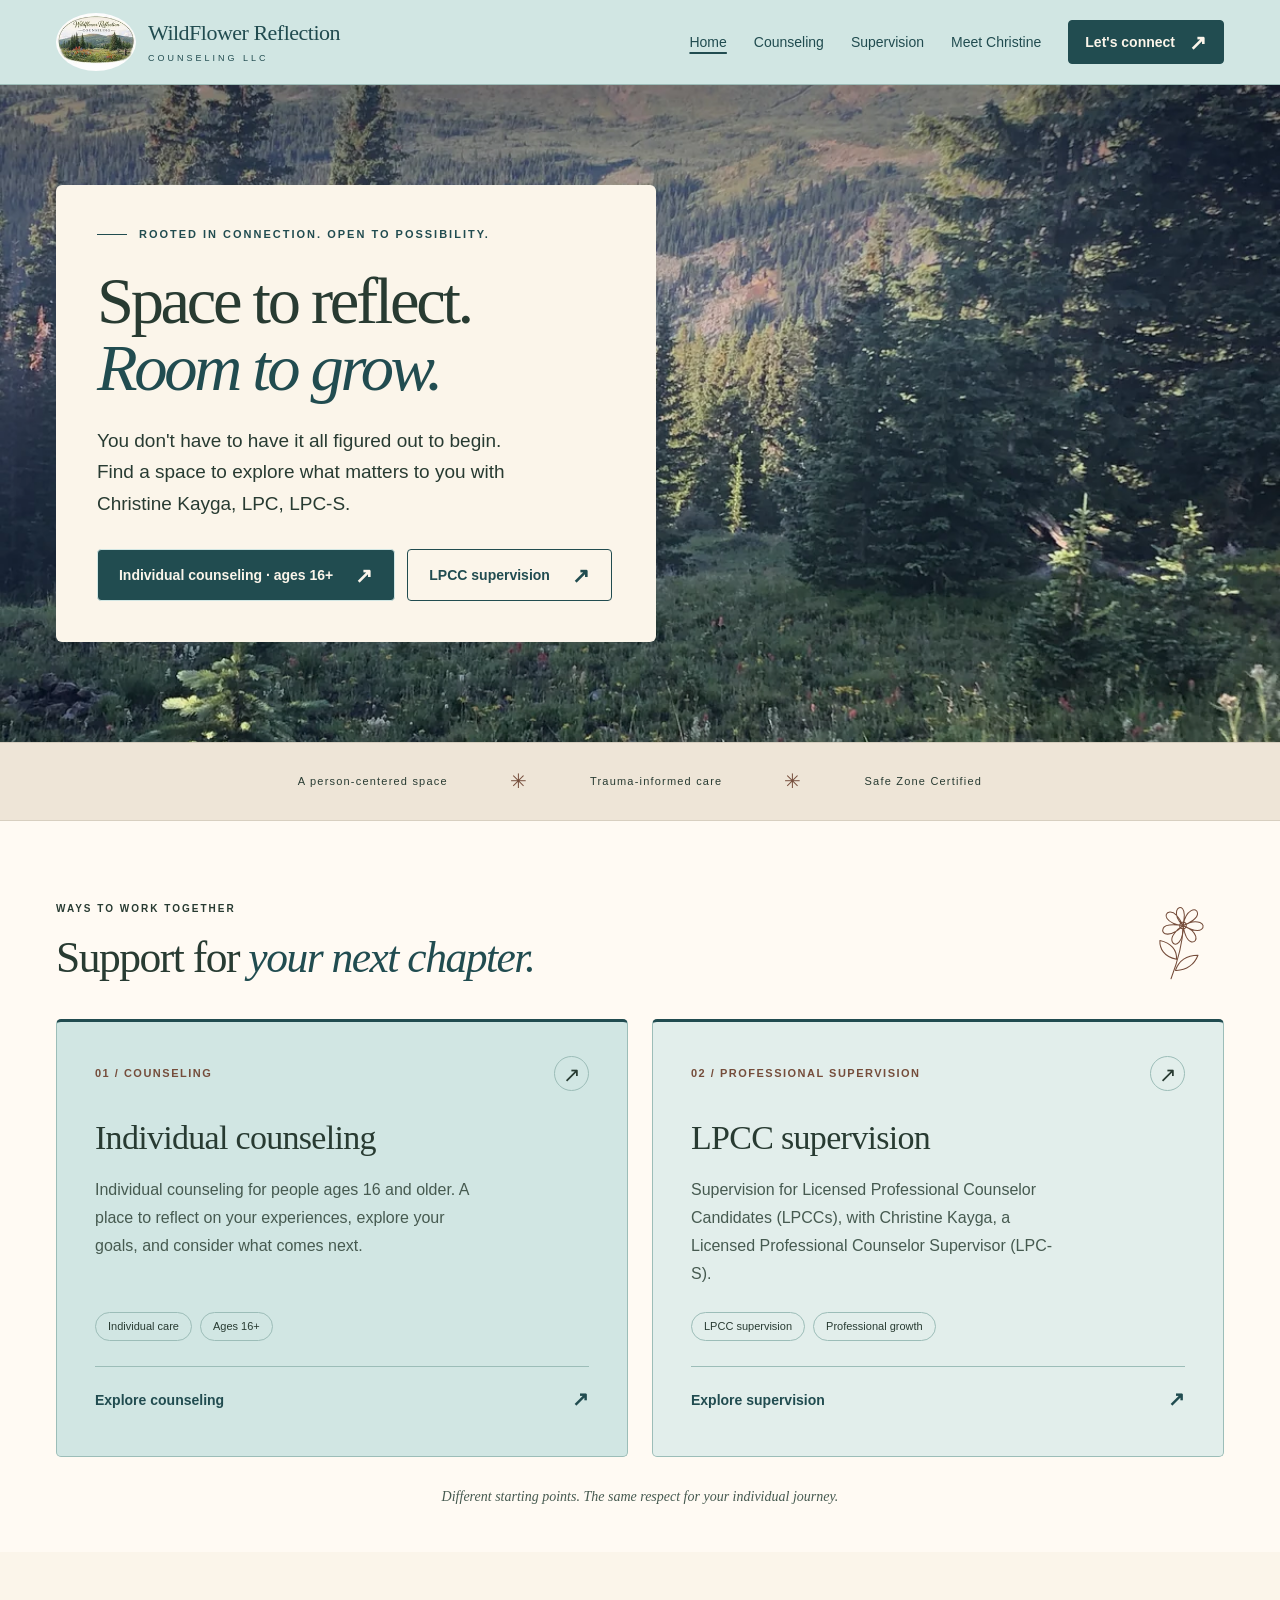
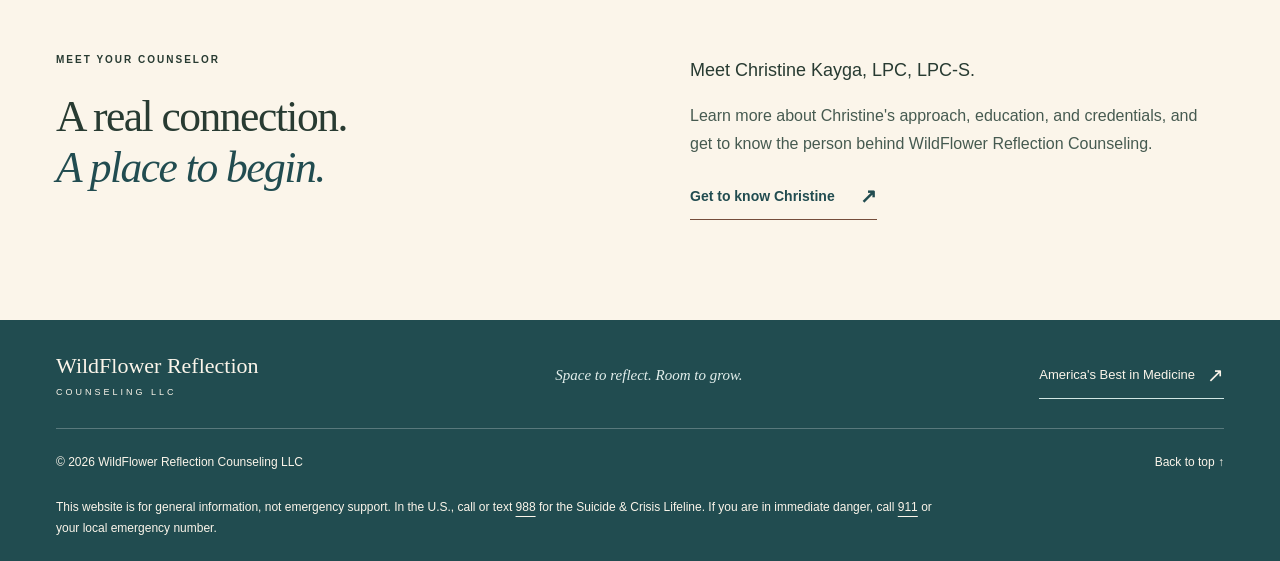
==== commit 9c7d7088: "Remove the dark overlay from hero photos Co-authored-by: Copilot <223556219+Copilot@users.noreply.gi" ====
--- a/index.html
+++ b/index.html
@@ -7,7 +7,7 @@
     <meta name="description" content="Meet Christine Kayga, LPC, LPC-S at WildFlower Reflection Counseling LLC. Individual counseling for ages 16+ and supervision for LPCCs.">
     <title>WildFlower Reflection Counseling | Christine Kayga, LPC, LPC-S</title>
     <link rel="icon" href="favicon.svg" type="image/svg+xml">
-    <link rel="stylesheet" href="styles.css?v=wildflower-welcome">
+    <link rel="stylesheet" href="styles.css?v=wildflower-heroes">
     <script src="script.js" defer></script>
   </head>
   <body>
--- a/styles.css
+++ b/styles.css
@@ -51,25 +51,23 @@
 .hero .button { background: var(--patina); border-color: var(--turquoise); color: var(--cream); }
 .hero .button:hover { background: var(--patina-hover); }
 .site-header :focus-visible { outline-color: var(--patina); }
-.hero :focus-visible, .site-footer :focus-visible { outline-color: var(--oat-light); }
-.hero { position: relative; isolation: isolate; display: grid; align-items: center; width: 100%; min-height: clamp(530px, 73svh, 780px); background: var(--patina); color: var(--cream); }
-.hero-copy { position: relative; width: min(1200px, calc(100% - 112px)); margin-inline: auto; padding-block: 76px 105px; pointer-events: none; }
-.hero-copy :is(h1, p, a) { pointer-events: auto; }
+.hero-visual :focus-visible, .site-footer :focus-visible { outline-color: var(--oat-light); }
+.hero { --hero-gutter: 56px; position: relative; isolation: isolate; display: grid; align-items: center; width: 100%; min-height: clamp(530px, 73svh, 780px); background: var(--patina); color: var(--cream); }
+.hero-copy { position: relative; width: min(600px, calc(100% - 2 * var(--hero-gutter))); margin: 48px max(var(--hero-gutter), calc((100% - 1200px) / 2)); padding: clamp(22px, 3.2vw, 46px); border-radius: 6px; background: var(--cream); color: var(--ink); }
 .hero-actions { display: flex; flex-wrap: wrap; gap: 12px; }
-.hero .button-outline { background: transparent; color: var(--cream); border-color: var(--cream); }
-.hero .button-outline:hover { background: var(--cream); color: var(--patina); }
+.hero .button-outline { background: transparent; color: var(--patina); border-color: var(--patina); }
+.hero .button-outline:hover { background: var(--turquoise); }
 .eyebrow { font-size: 10px; font-weight: 600; letter-spacing: 2px; line-height: 1.6; margin: 0 0 23px; }
-.hero .eyebrow { display: flex; gap: 12px; align-items: center; color: var(--turquoise-light); font-size: 11px; letter-spacing: 2px; }
-.little-line { width: 30px; height: 1px; background: var(--turquoise); flex-shrink: 0; }
+.hero .eyebrow { display: flex; gap: 12px; align-items: center; color: var(--patina); font-size: 11px; letter-spacing: 2px; }
+.little-line { width: 30px; height: 1px; background: currentColor; flex-shrink: 0; }
 h1, h2, h3, p { margin-top: 0; }
 h1, h2, h3 { font-family: var(--serif); font-weight: 400; }
 h1 { font-size: clamp(54px, 7.5vw, 108px); line-height: 1.01; letter-spacing: -.05em; margin-bottom: 24px; }
 h1 em, h2 em { font-weight: 400; color: var(--patina); }
-.hero h1 em { color: var(--turquoise-light); }
-.hero-description { max-width: 40ch; color: var(--cream); font-size: clamp(16px, 1.5vw, 19px); line-height: 1.65; margin-bottom: 30px; }
+.hero h1 { font-size: clamp(44px, 5.2vw, 76px); }
+.hero-description { max-width: 40ch; font-size: clamp(16px, 1.5vw, 19px); line-height: 1.65; margin-bottom: 30px; }
 .hero-visual { position: absolute; z-index: -1; inset: 0; pointer-events: none; }
 .photo-frame { position: absolute; inset: 0; overflow: hidden; }
-.photo-frame::after { content: ""; position: absolute; inset: 0; background: linear-gradient(90deg, #000000f5, #000000cd 43%, #00000000 100%); pointer-events: none; }
 .hero-photo { width: 100%; height: 100%; object-fit: cover; object-position: center 38%; }
 .background-video { position: absolute; inset: 0; width: 100%; height: 100%; object-fit: cover; opacity: 0; pointer-events: none; }
 .has-video .background-video { opacity: 1; }
@@ -77,10 +75,9 @@
 .video-toggle:hover { background: var(--patina-hover); }
 .video-toggle[hidden] { display: none; }
 .video-status:not(.sr-only) { position: absolute; z-index: 2; right: clamp(20px, 4vw, 56px); bottom: 88px; max-width: min(32ch, calc(100% - 40px)); padding: 8px 12px; border-radius: 4px; background: var(--patina); color: var(--cream); font-size: 12px; line-height: 1.5; margin: 0; }
-.hero:has(.video-toggle:not([hidden])) .hero-copy { padding-bottom: 176px; }
+.hero:has(.video-toggle:not([hidden])) .hero-copy { margin-bottom: 176px; }
 .page-hero { min-height: clamp(410px, 57svh, 610px); }
-.page-hero h1 { font-size: clamp(48px, 6vw, 86px); }
-.credential-line { color: var(--turquoise-light); font-weight: 600; font-size: 15px; margin-bottom: 10px; }
+.credential-line { color: var(--patina); font-weight: 600; font-size: 15px; margin-bottom: 10px; }
 .approach-grid { display: grid; grid-template-columns: repeat(3, minmax(0, 1fr)); gap: 20px; }
 .approach-grid .service-card { padding: 28px; }
 .approach-grid h3 { font-size: 27px; margin-top: 25px; }
@@ -167,7 +164,8 @@
 .crisis-note { font-size: 12px; color: var(--cream); margin: 12px 0 0; max-width: 890px; }
 
 @media (max-width: 1100px) {
-  .container:not(.hero), .hero-copy { width: calc(100% - 64px); }
+  .container:not(.hero) { width: calc(100% - 64px); }
+  .hero { --hero-gutter: 32px; }
   .brand-name { font-size: 19px; }
   .brand img { width: 62px; height: 46px; }
   .primary-nav { gap: 19px; font-size: 12px; }
@@ -186,8 +184,6 @@
   .js .menu-toggle { display: flex; align-items: center; gap: 8px; min-height: 44px; background: transparent; border: 1px solid var(--patina); padding: 6px 12px; border-radius: 3px; font-size: 13px; color: inherit; }
   .js .primary-nav { display: none; }
   .js .primary-nav.is-open { display: flex; max-height: max(75px, calc(100dvh - 100px)); overflow: auto; padding: 8px 6px; }
-  .hero-copy { padding-block: 74px 88px; }
-  .photo-frame::after { background: linear-gradient(90deg, #000000f0, #000000cb 65%, #00000075); }
   .approach-grid { grid-template-columns: 1fr; }
   .approach-grid .service-card p { max-width: none; font-size: 14px; }
   .values-inner { gap: 22px; font-size: 9px; letter-spacing: .5px; }
@@ -200,7 +196,7 @@
   .footer-main { flex-wrap: wrap; }
 }
 @media (max-width: 600px) {
-  .container:not(.hero), .hero-copy { width: calc(100% - 40px); }
+  .container:not(.hero) { width: calc(100% - 40px); }
   .brand { gap: 8px; }
   .brand-name { font-size: 17px; }
   .brand-name > span { font-size: 8px; letter-spacing: 2px; }
@@ -210,14 +206,13 @@
   .primary-nav, .js .primary-nav.is-open { flex-direction: column; align-items: stretch; gap: 0; }
   .primary-nav > a { padding: 12px; justify-content: center; text-align: center; }
   .primary-nav .button { margin-top: 8px; }
-  .hero { min-height: 0; }
-  .hero-copy { padding-block: 64px 60px; }
+  .hero { --hero-gutter: 20px; min-height: 0; }
+  .hero-copy { margin-top: clamp(140px, 38vw, 220px); margin-bottom: 24px; }
   .hero .eyebrow { font-size: 10px; letter-spacing: 1.2px; margin-bottom: 18px; }
-  .hero h1 { font-size: clamp(44px, 11vw, 66px); }
+  .hero h1 { font-size: clamp(38px, 9.5vw, 56px); }
   .hero-actions { flex-direction: column; align-items: stretch; max-width: 335px; }
   .hero-actions .button { justify-content: space-between; }
   .hero-photo { object-position: 59% 38%; }
-  .photo-frame::after { background: linear-gradient(130deg, #000000ef, #000000ba 65%, #00000099); }
   .values-inner { flex-wrap: wrap; column-gap: 13px; row-gap: 4px; padding-block: 16px; font-size: 9px; }
   .value-star { font-size: 14px; }
   .values-inner > .value-star:nth-of-type(4) { display: none; }
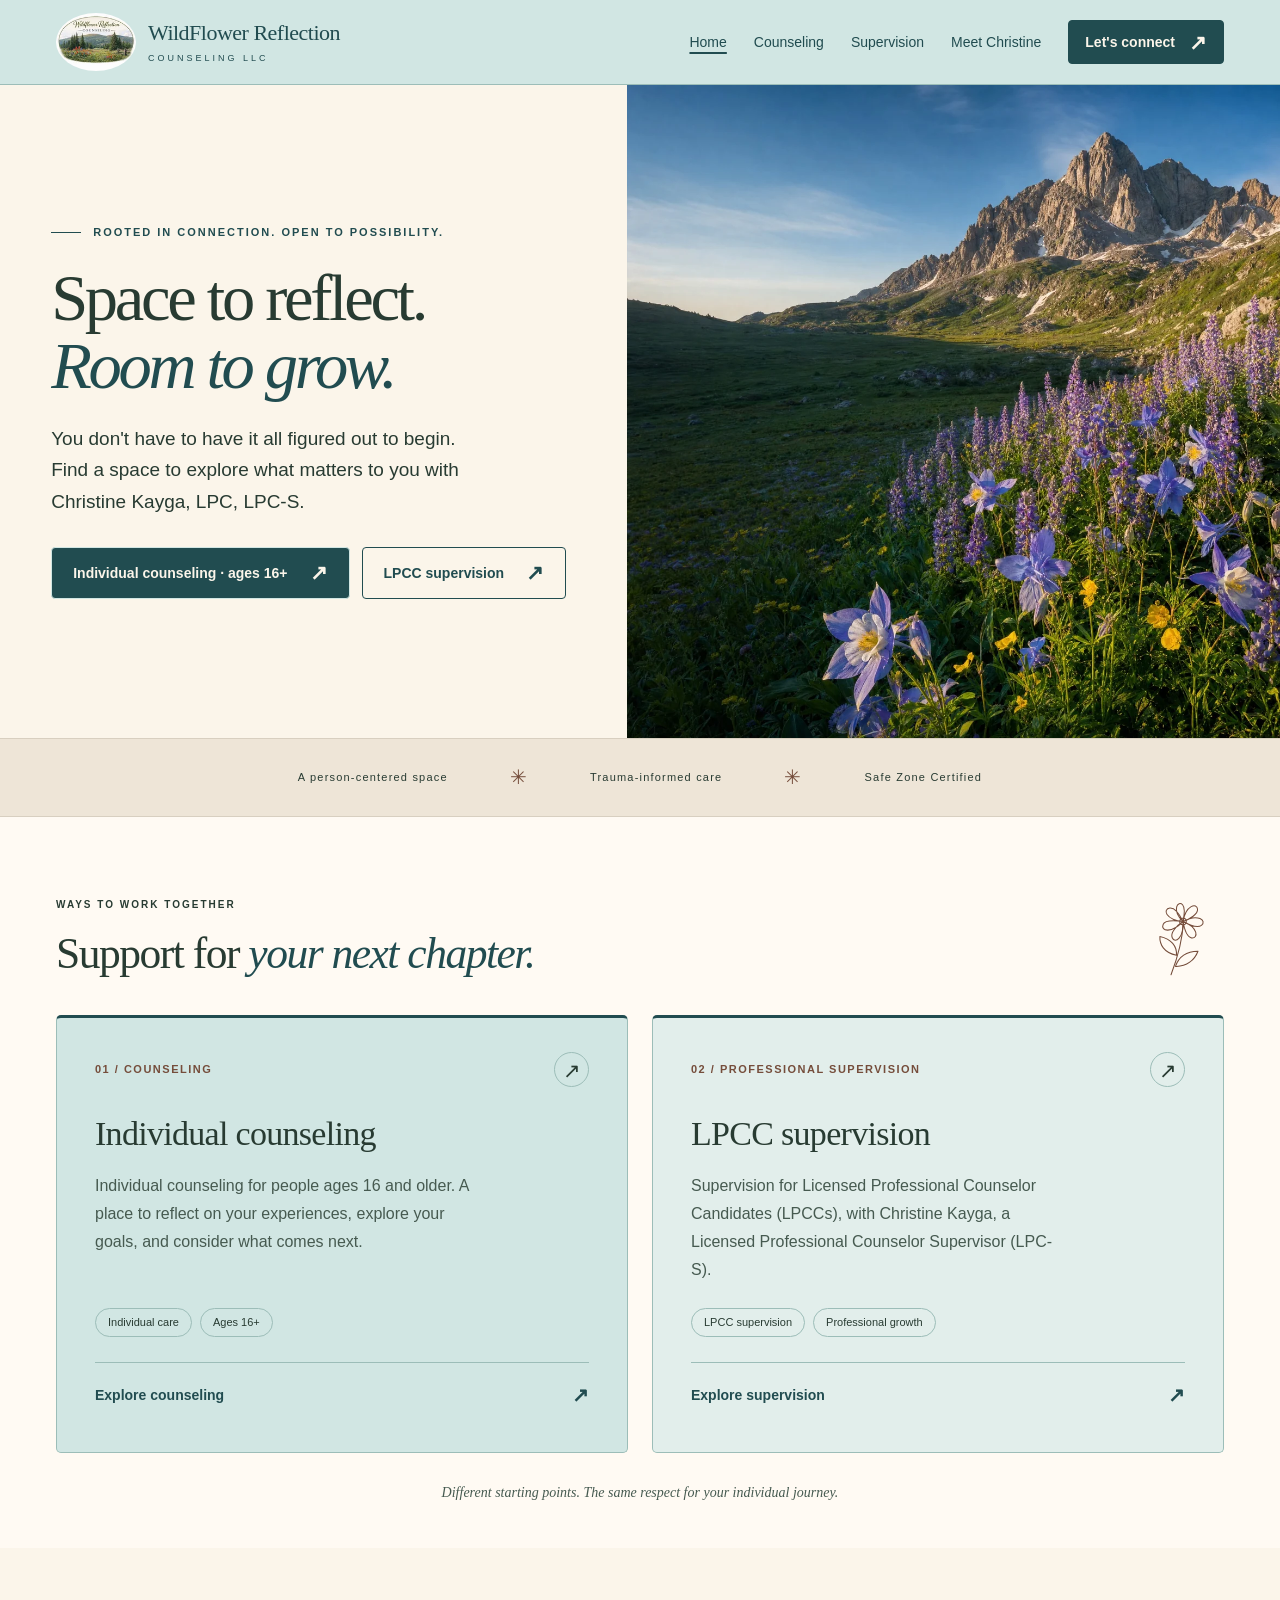
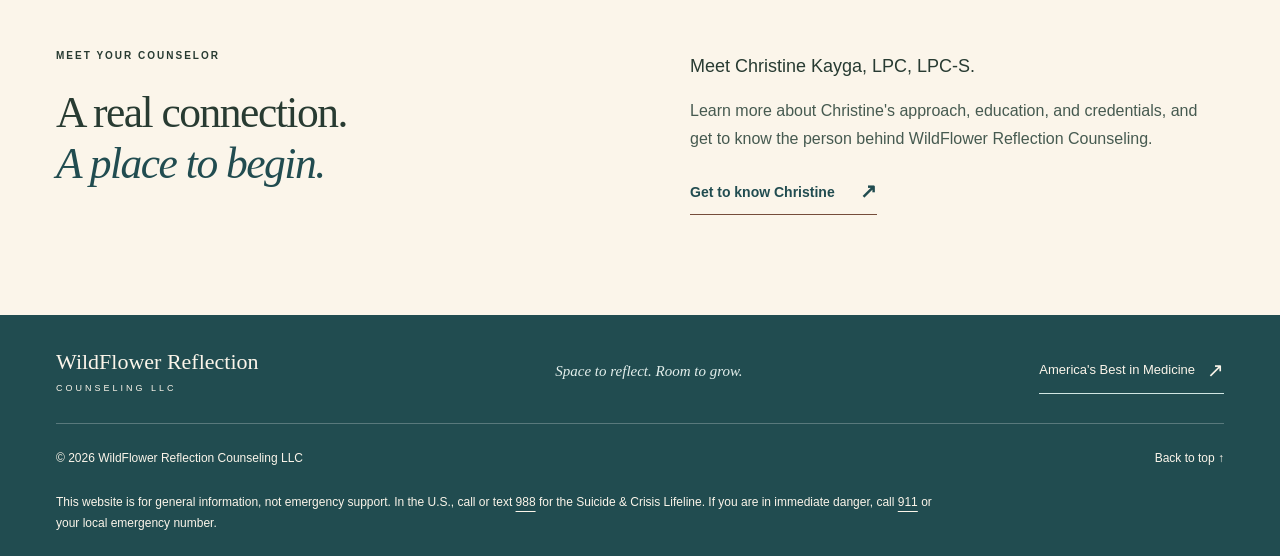
==== commit 6bd64c29: "Show each hero photo in full and add Christine’s portrait Co-authored-by: Copilot <223556219+Copilot" ====
--- a/index.html
+++ b/index.html
@@ -7,7 +7,7 @@
     <meta name="description" content="Meet Christine Kayga, LPC, LPC-S at WildFlower Reflection Counseling LLC. Individual counseling for ages 16+ and supervision for LPCCs.">
     <title>WildFlower Reflection Counseling | Christine Kayga, LPC, LPC-S</title>
     <link rel="icon" href="favicon.svg" type="image/svg+xml">
-    <link rel="stylesheet" href="styles.css?v=wildflower-heroes">
+    <link rel="stylesheet" href="styles.css?v=wildflower-full-photos">
     <script src="script.js" defer></script>
   </head>
   <body>
@@ -52,7 +52,7 @@
         </div>
         <div class="hero-visual">
           <div class="photo-frame" data-background-media>
-            <img class="hero-photo" src="image/mountain-meadow-1200.webp" srcset="image/mountain-meadow-640.webp 640w, image/mountain-meadow-1200.webp 1200w" sizes="100vw" alt="" width="2000" height="1500" fetchpriority="high">
+            <img class="hero-photo" src="image/home-1200.webp" srcset="image/home-640.webp 640w, image/home-1200.webp 1200w, image/home-1600.webp 1600w" sizes="(max-width: 800px) 100vw, min(51vw, 800px)" alt="" width="1200" height="1200" fetchpriority="high">
             <!-- Set data-src to approved footage; leave empty to keep the image without video requests. -->
             <video class="background-video" data-src="" muted loop playsinline preload="none" aria-hidden="true" tabindex="-1"></video>
             <button class="video-toggle" type="button" hidden>Play background video</button>
--- a/styles.css
+++ b/styles.css
@@ -52,8 +52,8 @@
 .hero .button:hover { background: var(--patina-hover); }
 .site-header :focus-visible { outline-color: var(--patina); }
 .hero-visual :focus-visible, .site-footer :focus-visible { outline-color: var(--oat-light); }
-.hero { --hero-gutter: 56px; position: relative; isolation: isolate; display: grid; align-items: center; width: 100%; min-height: clamp(530px, 73svh, 780px); background: var(--patina); color: var(--cream); }
-.hero-copy { position: relative; width: min(600px, calc(100% - 2 * var(--hero-gutter))); margin: 48px max(var(--hero-gutter), calc((100% - 1200px) / 2)); padding: clamp(22px, 3.2vw, 46px); border-radius: 6px; background: var(--cream); color: var(--ink); }
+.hero { display: grid; grid-template-columns: minmax(0, 1fr) min(51%, 800px); align-items: center; width: 100%; background: var(--cream); color: var(--ink); }
+.hero-copy { justify-self: end; width: min(100%, 656px); padding: clamp(28px, 4vw, 64px); }
 .hero-actions { display: flex; flex-wrap: wrap; gap: 12px; }
 .hero .button-outline { background: transparent; color: var(--patina); border-color: var(--patina); }
 .hero .button-outline:hover { background: var(--turquoise); }
@@ -66,18 +66,16 @@
 h1 em, h2 em { font-weight: 400; color: var(--patina); }
 .hero h1 { font-size: clamp(44px, 5.2vw, 76px); }
 .hero-description { max-width: 40ch; font-size: clamp(16px, 1.5vw, 19px); line-height: 1.65; margin-bottom: 30px; }
-.hero-visual { position: absolute; z-index: -1; inset: 0; pointer-events: none; }
-.photo-frame { position: absolute; inset: 0; overflow: hidden; }
-.hero-photo { width: 100%; height: 100%; object-fit: cover; object-position: center 38%; }
+.hero-visual, .photo-frame { position: relative; }
+.hero-photo { width: 100%; height: auto; }
 .background-video { position: absolute; inset: 0; width: 100%; height: 100%; object-fit: cover; opacity: 0; pointer-events: none; }
 .has-video .background-video { opacity: 1; }
 .video-toggle { position: absolute; z-index: 2; bottom: 36px; right: clamp(20px, 4vw, 56px); min-height: 44px; width: max-content; max-width: calc(100% - 40px); padding: 9px 16px; border: 1px solid #ffffff80; border-radius: 4px; background: var(--patina); color: white; font-size: 12px; cursor: pointer; pointer-events: auto; }
 .video-toggle:hover { background: var(--patina-hover); }
 .video-toggle[hidden] { display: none; }
 .video-status:not(.sr-only) { position: absolute; z-index: 2; right: clamp(20px, 4vw, 56px); bottom: 88px; max-width: min(32ch, calc(100% - 40px)); padding: 8px 12px; border-radius: 4px; background: var(--patina); color: var(--cream); font-size: 12px; line-height: 1.5; margin: 0; }
-.hero:has(.video-toggle:not([hidden])) .hero-copy { margin-bottom: 176px; }
-.page-hero { min-height: clamp(410px, 57svh, 610px); }
 .credential-line { color: var(--patina); font-weight: 600; font-size: 15px; margin-bottom: 10px; }
+.christine-portrait { width: min(100%, 320px); margin-block: 24px 0; border-radius: 5px; }
 .approach-grid { display: grid; grid-template-columns: repeat(3, minmax(0, 1fr)); gap: 20px; }
 .approach-grid .service-card { padding: 28px; }
 .approach-grid h3 { font-size: 27px; margin-top: 25px; }
@@ -165,7 +163,6 @@
 
 @media (max-width: 1100px) {
   .container:not(.hero) { width: calc(100% - 64px); }
-  .hero { --hero-gutter: 32px; }
   .brand-name { font-size: 19px; }
   .brand img { width: 62px; height: 46px; }
   .primary-nav { gap: 19px; font-size: 12px; }
@@ -184,6 +181,9 @@
   .js .menu-toggle { display: flex; align-items: center; gap: 8px; min-height: 44px; background: transparent; border: 1px solid var(--patina); padding: 6px 12px; border-radius: 3px; font-size: 13px; color: inherit; }
   .js .primary-nav { display: none; }
   .js .primary-nav.is-open { display: flex; max-height: max(75px, calc(100dvh - 100px)); overflow: auto; padding: 8px 6px; }
+  .hero { grid-template-columns: minmax(0, 1fr); }
+  .hero-visual { grid-row: 1; }
+  .hero-copy { justify-self: center; }
   .approach-grid { grid-template-columns: 1fr; }
   .approach-grid .service-card p { max-width: none; font-size: 14px; }
   .values-inner { gap: 22px; font-size: 9px; letter-spacing: .5px; }
@@ -206,13 +206,11 @@
   .primary-nav, .js .primary-nav.is-open { flex-direction: column; align-items: stretch; gap: 0; }
   .primary-nav > a { padding: 12px; justify-content: center; text-align: center; }
   .primary-nav .button { margin-top: 8px; }
-  .hero { --hero-gutter: 20px; min-height: 0; }
-  .hero-copy { margin-top: clamp(140px, 38vw, 220px); margin-bottom: 24px; }
+  .hero-copy { padding: 34px 20px 40px; }
   .hero .eyebrow { font-size: 10px; letter-spacing: 1.2px; margin-bottom: 18px; }
   .hero h1 { font-size: clamp(38px, 9.5vw, 56px); }
   .hero-actions { flex-direction: column; align-items: stretch; max-width: 335px; }
   .hero-actions .button { justify-content: space-between; }
-  .hero-photo { object-position: 59% 38%; }
   .values-inner { flex-wrap: wrap; column-gap: 13px; row-gap: 4px; padding-block: 16px; font-size: 9px; }
   .value-star { font-size: 14px; }
   .values-inner > .value-star:nth-of-type(4) { display: none; }
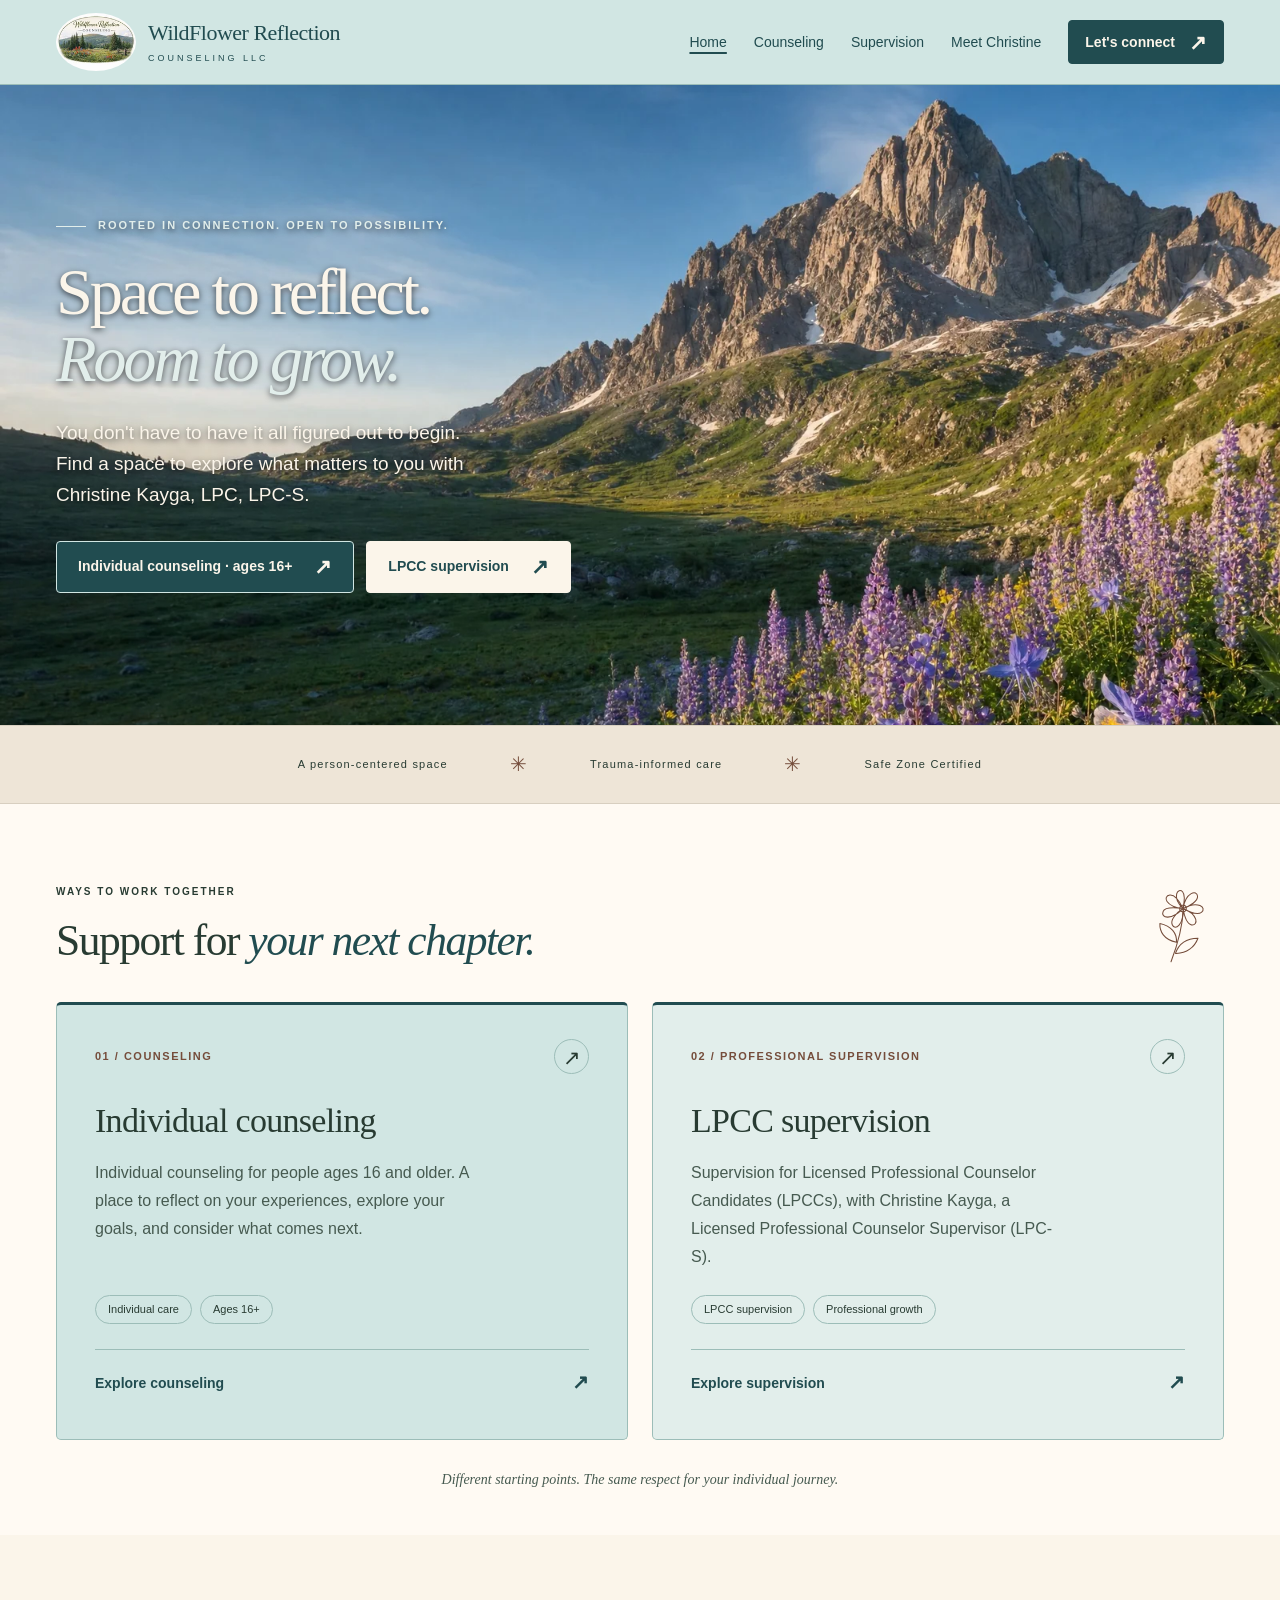
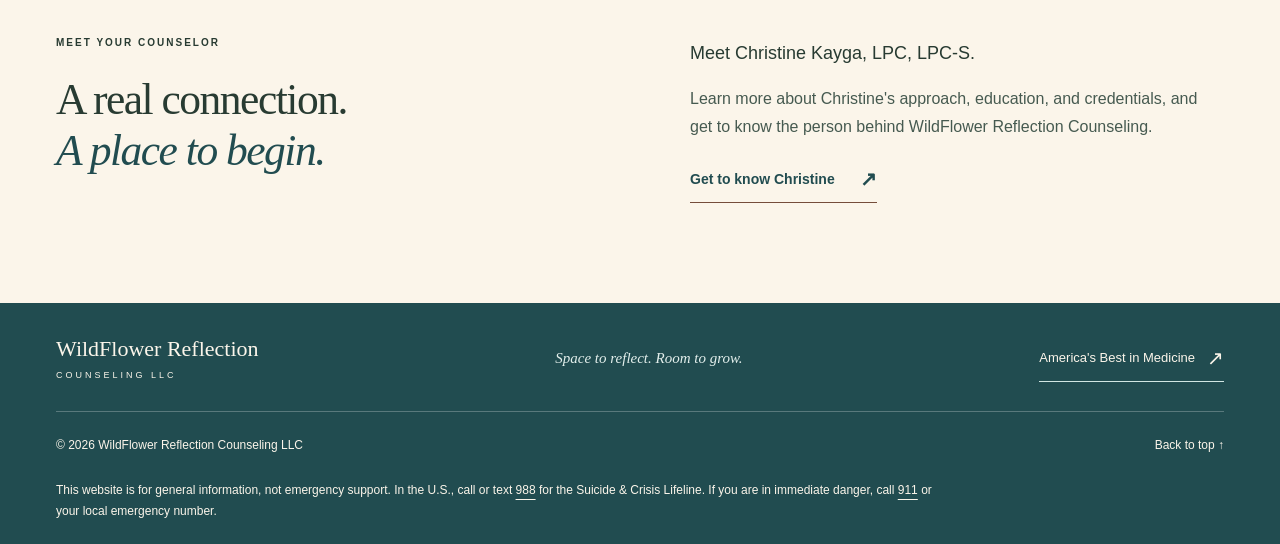
==== commit 8fa8ce11: "Restore full-background heroes with page-specific focal points Co-authored-by: Copilot <223556219+Co" ====
--- a/index.html
+++ b/index.html
@@ -7,7 +7,7 @@
     <meta name="description" content="Meet Christine Kayga, LPC, LPC-S at WildFlower Reflection Counseling LLC. Individual counseling for ages 16+ and supervision for LPCCs.">
     <title>WildFlower Reflection Counseling | Christine Kayga, LPC, LPC-S</title>
     <link rel="icon" href="favicon.svg" type="image/svg+xml">
-    <link rel="stylesheet" href="styles.css?v=wildflower-full-photos">
+    <link rel="stylesheet" href="styles.css?v=wildflower-backgrounds">
     <script src="script.js" defer></script>
   </head>
   <body>
@@ -40,7 +40,7 @@
     </header>
 
     <main id="main">
-      <section class="hero container" id="home" aria-labelledby="hero-title">
+      <section class="hero hero--home container" id="home" aria-labelledby="hero-title">
         <div class="hero-copy">
           <p class="eyebrow"><span class="little-line"></span> ROOTED IN CONNECTION. OPEN TO POSSIBILITY.</p>
           <h1 id="hero-title">Space to reflect.<br><em>Room to grow.</em></h1>
@@ -52,7 +52,7 @@
         </div>
         <div class="hero-visual">
           <div class="photo-frame" data-background-media>
-            <img class="hero-photo" src="image/home-1200.webp" srcset="image/home-640.webp 640w, image/home-1200.webp 1200w, image/home-1600.webp 1600w" sizes="(max-width: 800px) 100vw, min(51vw, 800px)" alt="" width="1200" height="1200" fetchpriority="high">
+            <img class="hero-photo" src="image/home-1200.webp" srcset="image/home-640.webp 640w, image/home-1200.webp 1200w, image/home-1600.webp 1600w" sizes="(max-width: 600px) 850px, (max-width: 800px) 1000px, 100vw" alt="" width="1200" height="1200" fetchpriority="high">
             <!-- Set data-src to approved footage; leave empty to keep the image without video requests. -->
             <video class="background-video" data-src="" muted loop playsinline preload="none" aria-hidden="true" tabindex="-1"></video>
             <button class="video-toggle" type="button" hidden>Play background video</button>
--- a/styles.css
+++ b/styles.css
@@ -51,30 +51,39 @@
 .hero .button { background: var(--patina); border-color: var(--turquoise); color: var(--cream); }
 .hero .button:hover { background: var(--patina-hover); }
 .site-header :focus-visible { outline-color: var(--patina); }
-.hero-visual :focus-visible, .site-footer :focus-visible { outline-color: var(--oat-light); }
-.hero { display: grid; grid-template-columns: minmax(0, 1fr) min(51%, 800px); align-items: center; width: 100%; background: var(--cream); color: var(--ink); }
-.hero-copy { justify-self: end; width: min(100%, 656px); padding: clamp(28px, 4vw, 64px); }
+.hero :focus-visible, .site-footer :focus-visible { outline-color: var(--oat-light); }
+.hero { position: relative; isolation: isolate; display: grid; align-items: center; width: 100%; min-height: clamp(640px, 48vw, 1000px); background: var(--patina); color: var(--cream); }
+.hero--home { --hero-position: 70% 12%; --hero-mobile-position: 72% 20%; }
+.hero--christine { --hero-position: 72% 50%; --hero-mobile-position: 75% 42%; }
+.hero--counseling { --hero-position: 68% 46%; --hero-mobile-position: 68% 44%; }
+.hero--supervision { --hero-position: 72% 48%; --hero-mobile-position: 74% 40%; }
+.hero--connect { --hero-position: 72% 45%; --hero-mobile-position: 74% 40%; }
+.hero-copy { position: relative; width: min(560px, calc(100% - 112px)); margin: 64px max(56px, calc((100% - 1200px) / 2)); text-shadow: 0 2px 6px #000000a6; }
 .hero-actions { display: flex; flex-wrap: wrap; gap: 12px; }
-.hero .button-outline { background: transparent; color: var(--patina); border-color: var(--patina); }
+.hero .button { text-shadow: none; }
+.hero .button-outline { background: var(--cream); color: var(--patina); border-color: var(--cream); }
 .hero .button-outline:hover { background: var(--turquoise); }
 .eyebrow { font-size: 10px; font-weight: 600; letter-spacing: 2px; line-height: 1.6; margin: 0 0 23px; }
-.hero .eyebrow { display: flex; gap: 12px; align-items: center; color: var(--patina); font-size: 11px; letter-spacing: 2px; }
+.hero .eyebrow { display: flex; gap: 12px; align-items: center; color: var(--turquoise-light); font-size: 11px; letter-spacing: 2px; }
 .little-line { width: 30px; height: 1px; background: currentColor; flex-shrink: 0; }
 h1, h2, h3, p { margin-top: 0; }
 h1, h2, h3 { font-family: var(--serif); font-weight: 400; }
 h1 { font-size: clamp(54px, 7.5vw, 108px); line-height: 1.01; letter-spacing: -.05em; margin-bottom: 24px; }
 h1 em, h2 em { font-weight: 400; color: var(--patina); }
 .hero h1 { font-size: clamp(44px, 5.2vw, 76px); }
+.hero h1 em { color: var(--turquoise-light); }
 .hero-description { max-width: 40ch; font-size: clamp(16px, 1.5vw, 19px); line-height: 1.65; margin-bottom: 30px; }
-.hero-visual, .photo-frame { position: relative; }
-.hero-photo { width: 100%; height: auto; }
+.hero-visual { position: absolute; z-index: -1; inset: 0; }
+.photo-frame { position: absolute; inset: 0; overflow: hidden; }
+.hero-photo { width: 100%; height: 100%; object-fit: cover; object-position: var(--hero-position, center); }
 .background-video { position: absolute; inset: 0; width: 100%; height: 100%; object-fit: cover; opacity: 0; pointer-events: none; }
 .has-video .background-video { opacity: 1; }
 .video-toggle { position: absolute; z-index: 2; bottom: 36px; right: clamp(20px, 4vw, 56px); min-height: 44px; width: max-content; max-width: calc(100% - 40px); padding: 9px 16px; border: 1px solid #ffffff80; border-radius: 4px; background: var(--patina); color: white; font-size: 12px; cursor: pointer; pointer-events: auto; }
 .video-toggle:hover { background: var(--patina-hover); }
 .video-toggle[hidden] { display: none; }
 .video-status:not(.sr-only) { position: absolute; z-index: 2; right: clamp(20px, 4vw, 56px); bottom: 88px; max-width: min(32ch, calc(100% - 40px)); padding: 8px 12px; border-radius: 4px; background: var(--patina); color: var(--cream); font-size: 12px; line-height: 1.5; margin: 0; }
-.credential-line { color: var(--patina); font-weight: 600; font-size: 15px; margin-bottom: 10px; }
+.hero:has(.video-toggle:not([hidden])) .hero-copy { margin-bottom: 176px; }
+.credential-line { color: var(--turquoise-light); font-weight: 600; font-size: 15px; margin-bottom: 10px; }
 .christine-portrait { width: min(100%, 320px); margin-block: 24px 0; border-radius: 5px; }
 .approach-grid { display: grid; grid-template-columns: repeat(3, minmax(0, 1fr)); gap: 20px; }
 .approach-grid .service-card { padding: 28px; }
@@ -181,9 +190,7 @@
   .js .menu-toggle { display: flex; align-items: center; gap: 8px; min-height: 44px; background: transparent; border: 1px solid var(--patina); padding: 6px 12px; border-radius: 3px; font-size: 13px; color: inherit; }
   .js .primary-nav { display: none; }
   .js .primary-nav.is-open { display: flex; max-height: max(75px, calc(100dvh - 100px)); overflow: auto; padding: 8px 6px; }
-  .hero { grid-template-columns: minmax(0, 1fr); }
-  .hero-visual { grid-row: 1; }
-  .hero-copy { justify-self: center; }
+  .hero-copy { width: min(520px, calc(100% - 64px)); margin-inline: 32px; }
   .approach-grid { grid-template-columns: 1fr; }
   .approach-grid .service-card p { max-width: none; font-size: 14px; }
   .values-inner { gap: 22px; font-size: 9px; letter-spacing: .5px; }
@@ -206,7 +213,9 @@
   .primary-nav, .js .primary-nav.is-open { flex-direction: column; align-items: stretch; gap: 0; }
   .primary-nav > a { padding: 12px; justify-content: center; text-align: center; }
   .primary-nav .button { margin-top: 8px; }
-  .hero-copy { padding: 34px 20px 40px; }
+  .hero { min-height: 720px; align-items: end; }
+  .hero-copy { width: calc(100% - 40px); margin: 260px 20px 48px; }
+  .hero-photo { object-position: var(--hero-mobile-position, center); }
   .hero .eyebrow { font-size: 10px; letter-spacing: 1.2px; margin-bottom: 18px; }
   .hero h1 { font-size: clamp(38px, 9.5vw, 56px); }
   .hero-actions { flex-direction: column; align-items: stretch; max-width: 335px; }
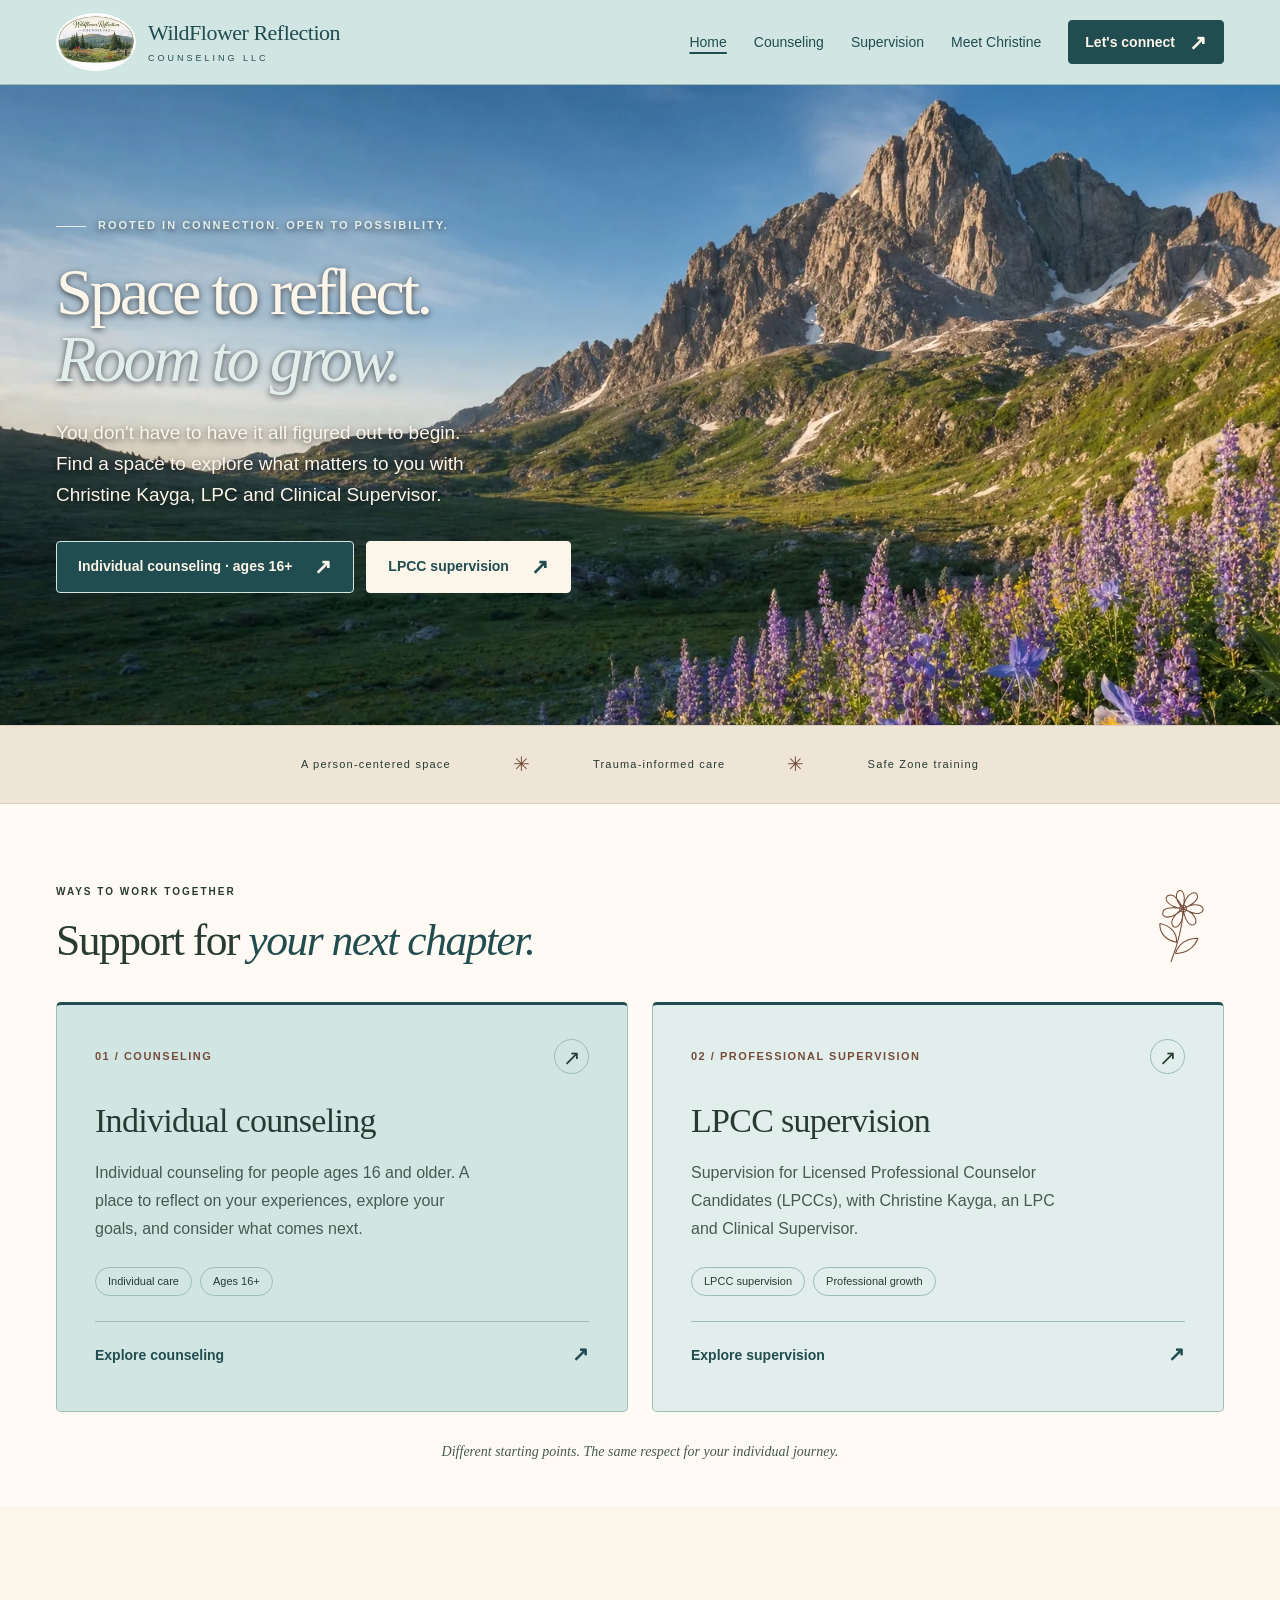
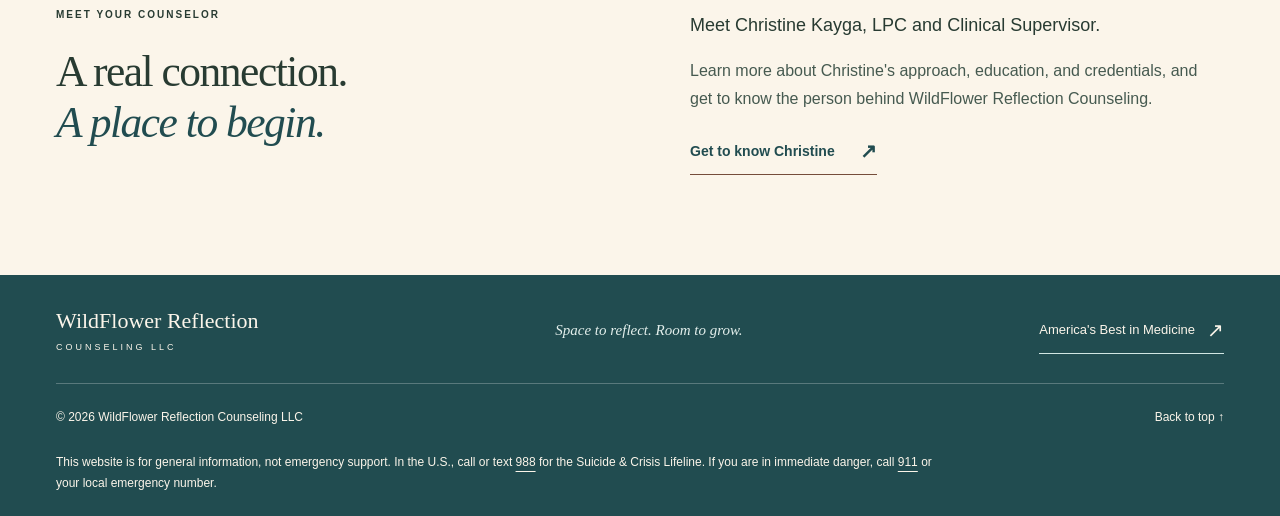
==== commit aa0b8d84: "Update Christine bio and profile content Co-authored-by: copilot-swe-agent[bot] <198982749+Copilot@u" ====
--- a/index.html
+++ b/index.html
@@ -4,10 +4,10 @@
     <meta charset="utf-8">
     <meta name="viewport" content="width=device-width, initial-scale=1">
     <meta name="theme-color" content="#d1e6e3">
-    <meta name="description" content="Meet Christine Kayga, LPC, LPC-S at WildFlower Reflection Counseling LLC. Individual counseling for ages 16+ and supervision for LPCCs.">
-    <title>WildFlower Reflection Counseling | Christine Kayga, LPC, LPC-S</title>
+    <meta name="description" content="Meet Christine Kayga, LPC and Clinical Supervisor at WildFlower Reflection Counseling LLC. Individual counseling for ages 16+ and supervision for LPCCs.">
+    <title>WildFlower Reflection Counseling | Christine Kayga, LPC and Clinical Supervisor</title>
     <link rel="icon" href="favicon.svg" type="image/svg+xml">
-    <link rel="stylesheet" href="styles.css?v=wildflower-backgrounds">
+    <link rel="stylesheet" href="styles.css?v=wildflower-profile-updates">
     <script src="script.js" defer></script>
   </head>
   <body>
@@ -44,7 +44,7 @@
         <div class="hero-copy">
           <p class="eyebrow"><span class="little-line"></span> ROOTED IN CONNECTION. OPEN TO POSSIBILITY.</p>
           <h1 id="hero-title">Space to reflect.<br><em>Room to grow.</em></h1>
-          <p class="hero-description">You don't have to have it all figured out to begin. Find a space to explore what matters to you with Christine Kayga, LPC, LPC-S.</p>
+          <p class="hero-description">You don't have to have it all figured out to begin. Find a space to explore what matters to you with Christine Kayga, LPC and Clinical Supervisor.</p>
           <div class="hero-actions">
             <a class="button" href="counseling.html">Individual counseling · ages 16+ <span aria-hidden="true">↗</span></a>
             <a class="button button-outline" href="supervision.html">LPCC supervision <span aria-hidden="true">↗</span></a>
@@ -62,7 +62,7 @@
       </section>
 
       <div class="values-strip">
-        <div class="container values-inner"><span>A person-centered space</span><span class="value-star" aria-hidden="true">✳</span><span>Trauma-informed care</span><span class="value-star" aria-hidden="true">✳</span><span>Safe Zone Certified</span></div>
+        <div class="container values-inner"><span>A person-centered space</span><span class="value-star" aria-hidden="true">✳</span><span>Trauma-informed care</span><span class="value-star" aria-hidden="true">✳</span><span>Safe Zone training</span></div>
       </div>
 
       <section class="services-section" id="services" aria-labelledby="services-title">
@@ -79,7 +79,7 @@
             <article class="service-card supervision-card">
               <div class="card-top"><span class="card-number">02 / PROFESSIONAL SUPERVISION</span><span class="card-icon" aria-hidden="true">↗</span></div>
               <h3>LPCC supervision</h3>
-              <p>Supervision for Licensed Professional Counselor Candidates (LPCCs), with Christine Kayga, a Licensed Professional Counselor Supervisor (LPC-S).</p>
+              <p>Supervision for Licensed Professional Counselor Candidates (LPCCs), with Christine Kayga, an LPC and Clinical Supervisor.</p>
               <div class="service-tags"><span>LPCC supervision</span><span>Professional growth</span></div>
               <a class="text-link" href="supervision.html">Explore supervision <span aria-hidden="true">↗</span></a>
             </article>
@@ -94,7 +94,7 @@
           <h2 id="welcome-title">A real connection.<br><em>A place to begin.</em></h2>
         </div>
         <div class="approach-copy">
-          <p class="lead">Meet Christine Kayga, LPC, LPC-S.</p>
+          <p class="lead">Meet Christine Kayga, LPC and Clinical Supervisor.</p>
           <p>Learn more about Christine's approach, education, and credentials, and get to know the person behind WildFlower Reflection Counseling.</p>
           <a class="text-link" href="christine.html">Get to know Christine <span aria-hidden="true">↗</span></a>
         </div>
--- a/styles.css
+++ b/styles.css
@@ -143,6 +143,13 @@
 .education li { font-size: 15px; line-height: 1.7; margin-top: 10px; }
 .education strong { font-weight: 500; display: block; }
 .education li span { color: var(--muted); font-size: 14px; }
+.education + .education { margin-top: 24px; }
+.bio-services { padding-left: 20px; }
+.bio-services li { margin-top: 12px; }
+.medicine-recognition { margin: 24px 0 0; border-top: 1px solid var(--line); padding-top: 21px; }
+.medicine-recognition figcaption { margin-bottom: 12px; font-family: var(--sans); font-size: 10px; font-weight: 600; letter-spacing: 1.2px; text-transform: uppercase; }
+.medicine-recognition a { display: block; width: min(100%, 520px); }
+.medicine-recognition img { display: block; width: 100%; height: auto; }
 .professional-profiles { border-top: 1px solid var(--line); margin-top: 24px; padding-top: 21px; }
 .professional-profiles h3 { font-family: var(--sans); font-size: 10px; font-weight: 600; letter-spacing: 1.2px; text-transform: uppercase; margin-bottom: 8px; }
 .professional-profiles p { font-size: 14px; }
